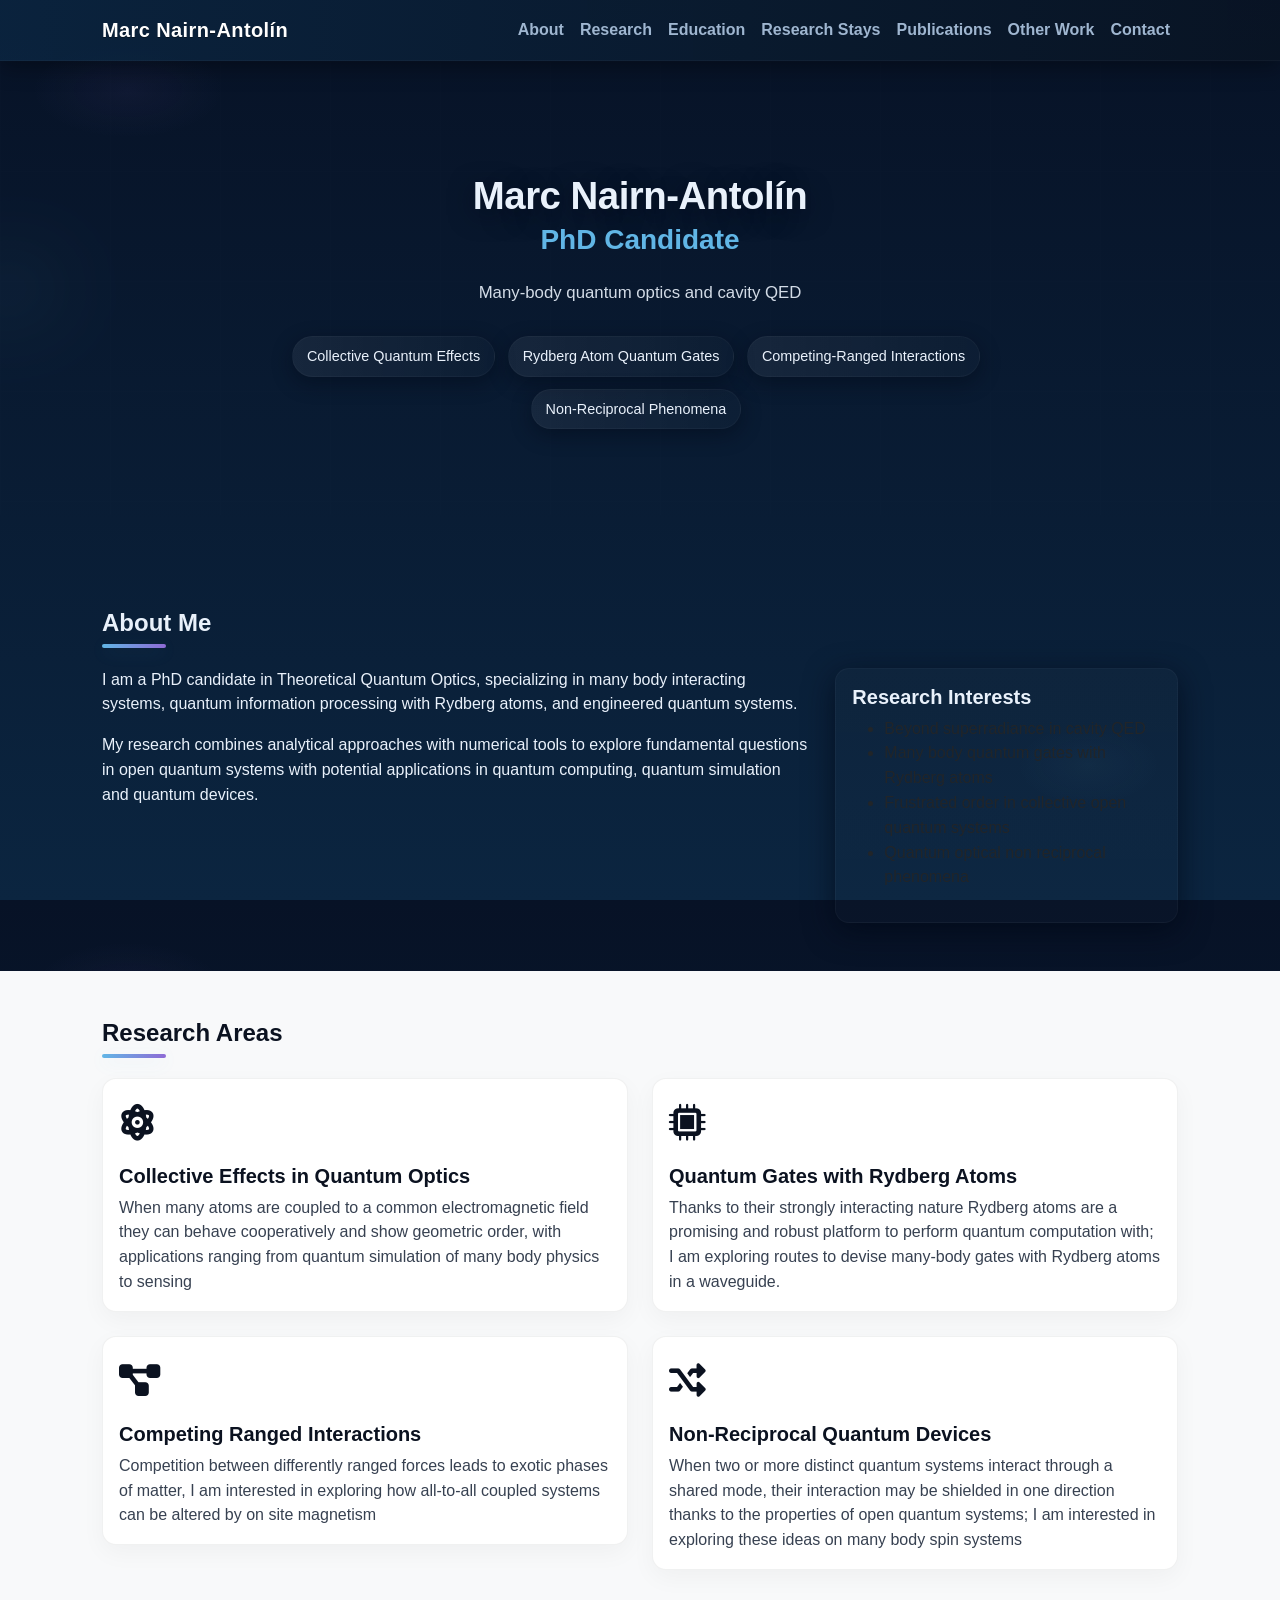
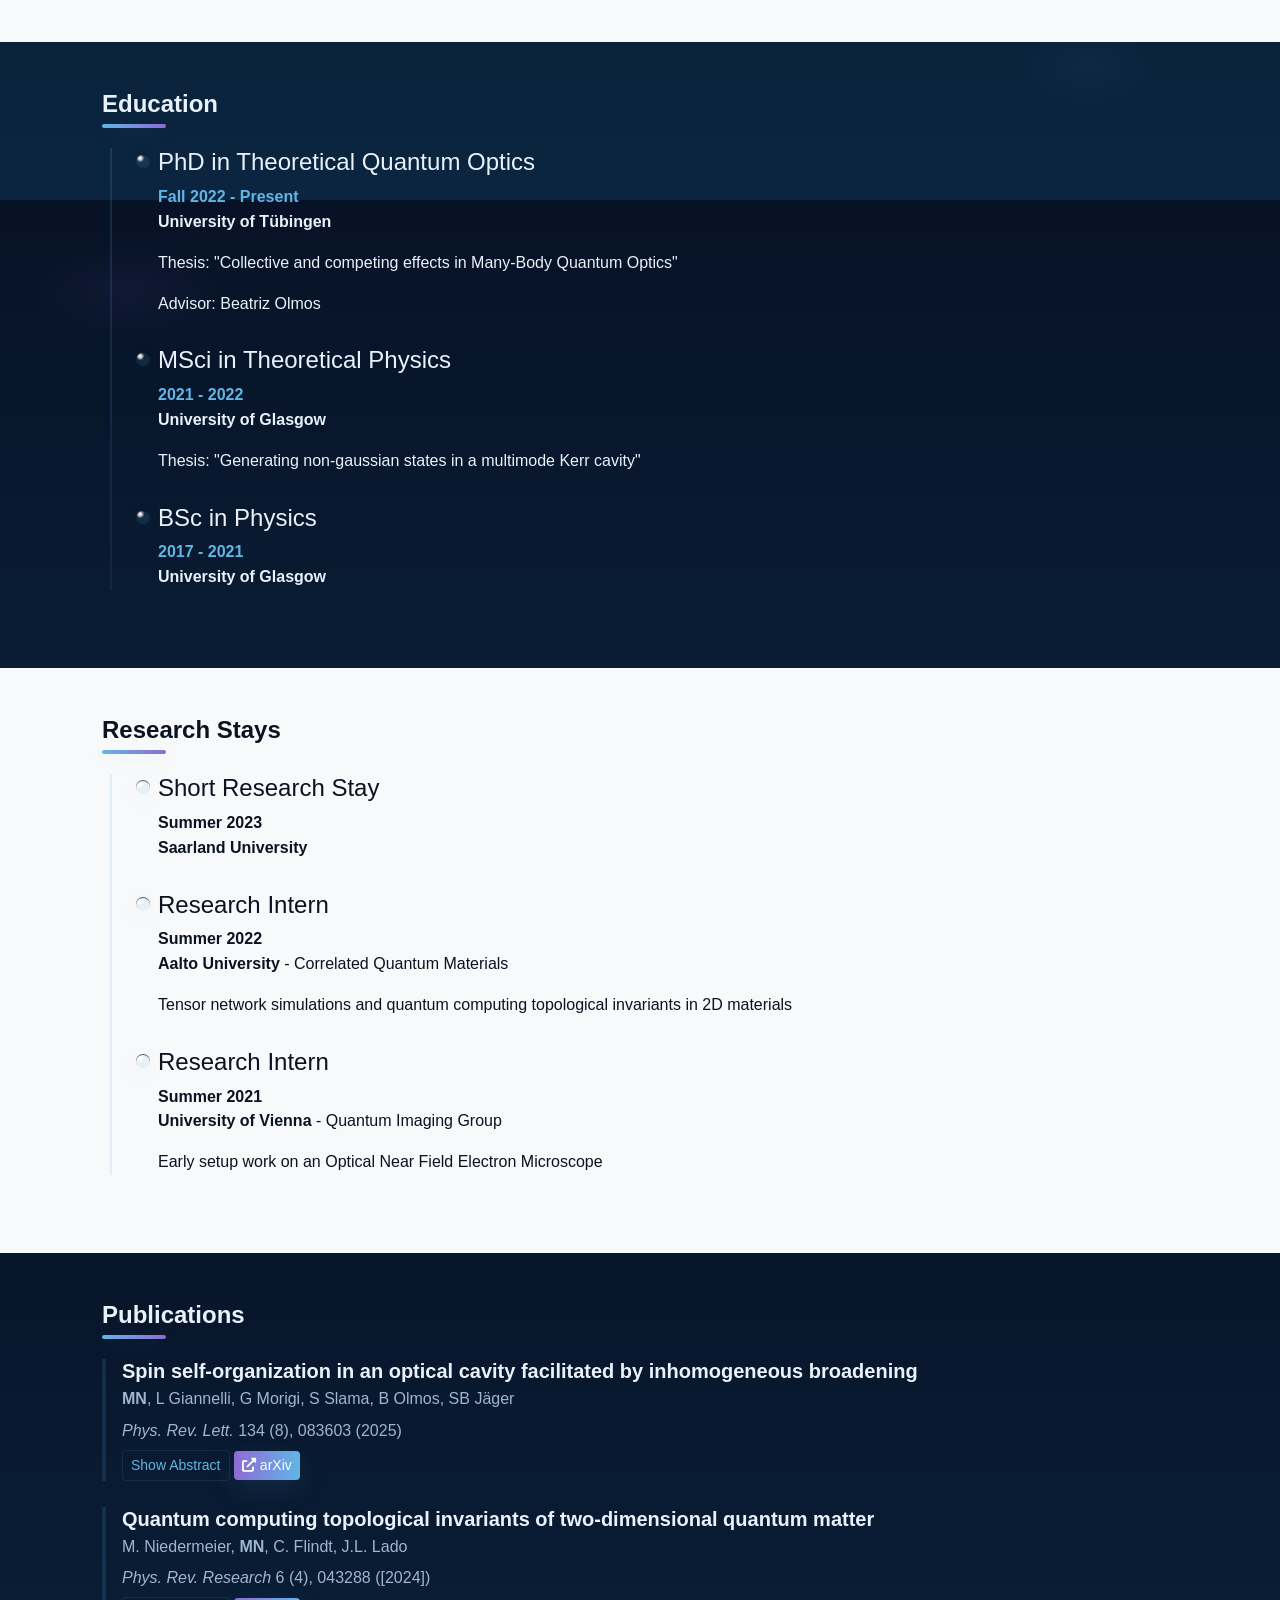
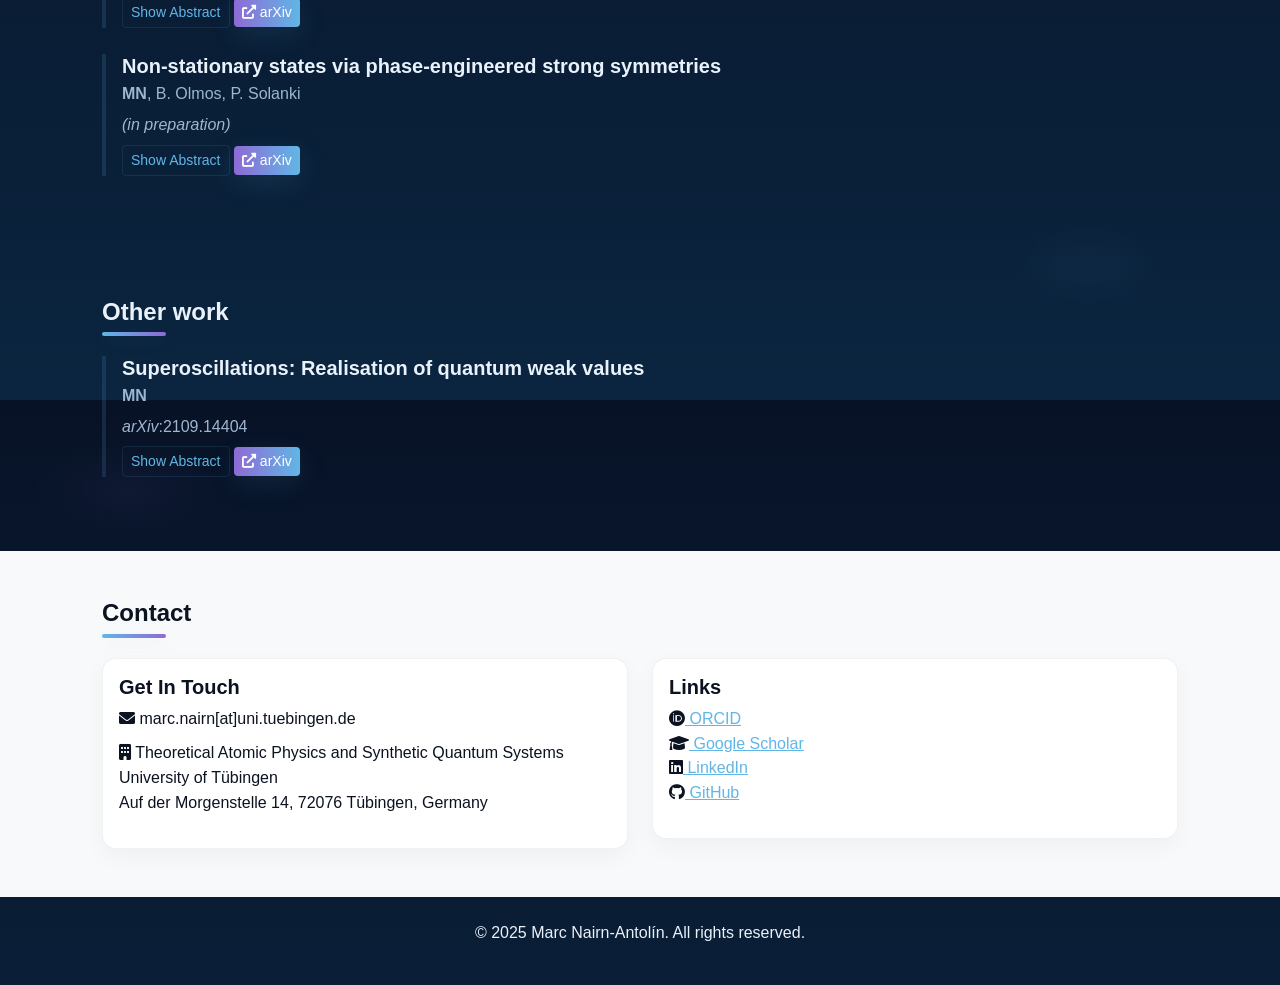
==== index.html @ 26296270 "link fixed" ====
<!DOCTYPE html>
<html lang="en">
<head>
    <meta charset="UTF-8" />
    <meta name="viewport" content="width=device-width, initial-scale=1.0"/>
    <title>Marc Nairn-Antolín | Theoretical Quantum Optics</title>

    <!-- keep original dependencies -->
    <link href="https://cdn.jsdelivr.net/npm/bootstrap@5.3.0-alpha1/dist/css/bootstrap.min.css" rel="stylesheet">
    <link rel="stylesheet" href="https://cdnjs.cloudflare.com/ajax/libs/font-awesome/6.0.0/css/all.min.css">

    <style>
        /* -------------------------
           Theme variables
           ------------------------- */
        :root{
            --bg-0: #071226;
            --bg-1: #0b2540;
            --card: rgba(255,255,255,0.03);
            --glass: rgba(255,255,255,0.04);
            --muted: #9fb6d0;
            --primary: #61b6e6;     /* azure */
            --accent: #8e6ad5;      /* violet accent */
            --gold: #f0b429;
            --white: #ffffff;
            --dark: #0b1220;        /* for light-background text */
            --radius: 14px;
            --shadow-1: 0 8px 30px rgba(2,8,23,0.7);
            --focus: 3px rgba(97,182,230,0.15);
            --mono: ui-monospace, SFMono-Regular, Menlo, Monaco, "Roboto Mono", "Segoe UI Mono", monospace;

            --text-light: #e9f1fb;
            --text-muted-light: rgba(233,241,251,0.9);
            --text-dark: #0b1220;
            --muted-dark: #374151;
        }

        /* -------------------------
           Base page styles
           ------------------------- */
        *{box-sizing:border-box}
        html,body{height:100%}
        body{
            margin:0;
            font-family: "Segoe UI", Roboto, -apple-system, "Helvetica Neue", Arial;
            color: var(--text-light);
            background:
                radial-gradient(1200px 600px at 10% 10%, rgba(142,106,213,0.06), transparent 8%),
                radial-gradient(900px 500px at 85% 85%, rgba(97,182,230,0.04), transparent 8%),
                linear-gradient(180deg, var(--bg-0) 0%, var(--bg-1) 100%);
            -webkit-font-smoothing:antialiased;
            -moz-osx-font-smoothing:grayscale;
            line-height:1.55;
        }

        .container { max-width:1100px; }

        /* -------------------------
           Navbar
           ------------------------- */
        .navbar {
            background: linear-gradient(90deg, rgba(11,37,64,0.9), rgba(9,20,36,0.95));
            border-bottom: 1px solid rgba(255,255,255,0.03);
            box-shadow: 0 6px 22px rgba(0,0,0,0.35);
            padding: 0.6rem 1rem;
        }
        .navbar-brand{
            font-weight:700;
            letter-spacing:0.4px;
            color: var(--white) !important;
            text-shadow: 0 1px 0 rgba(0,0,0,0.4);
        }
        .nav-link{
            color: var(--muted) !important;
            font-weight:600;
            transition: color .18s ease, transform .18s ease;
        }
        .nav-link:hover, .nav-link:focus{
            color: var(--primary) !important;
            transform: translateY(-2px);
            text-decoration:none;
        }
        .navbar-toggler { border: none; }

        /* -------------------------
           HERO: richer animated background (non-solid)
           ------------------------- */
        .hero-section{
            padding: 110px 0 80px 0;
            margin-bottom: 46px;
            position: relative;
            overflow: hidden;
            color: var(--text-light);
        }

        /* moving soft blobs (large radial gradients) */
        .hero-section::before{
            content: "";
            position: absolute;
            inset: -30% -10% auto -10%;
            height: 220%;
            background:
                radial-gradient(600px 300px at 10% 30%, rgba(97,182,230,0.14), transparent 12%),
                radial-gradient(400px 220px at 80% 10%, rgba(142,106,213,0.08), transparent 12%),
                radial-gradient(420px 260px at 60% 85%, rgba(255,182,115,0.03), transparent 12%);
            filter: blur(40px) saturate(1.05);
            transform: rotate(-6deg);
            pointer-events: none;
            animation: blobDrift 14s linear infinite alternate;
            mix-blend-mode: screen;
            opacity: 0.95;
        }
        @keyframes blobDrift{
            from{ transform: translateY(-12px) rotate(-6deg) scale(1); }
            to{ transform: translateY(12px) rotate(-4deg) scale(1.02); }
        }

        /* faint animated grid overlay to add subtle texture */
        .hero-section::after{
            content:"";
            position:absolute;
            inset:0;
            background-image:
                linear-gradient(90deg, rgba(255,255,255,0.02) 1px, transparent 1px),
                linear-gradient(rgba(255,255,255,0.02) 1px, transparent 1px);
            background-size: 110px 110px;
            mix-blend-mode: overlay;
            animation: gridShift 22s linear infinite;
            pointer-events:none;
            opacity: 0.25;
        }
        @keyframes gridShift{
            from{ background-position: 0 0, 0 0; }
            to{ background-position: 80px 40px, -40px -80px; }
        }

        h1{
            font-size: clamp(1.6rem, 3.6vw, 2.4rem);
            margin: .1rem 0 .25rem 0;
            font-weight:800;
            color: var(--text-light);
            letter-spacing: -0.5px;
            text-shadow: 0 6px 24px rgba(2,8,23,0.6);
        }
        h3{
            font-weight:600;
            color: var(--primary);
            margin-bottom: 1rem;
        }
        .lead{
            color: var(--text-muted-light);
            max-width: 900px;
            margin: 0 auto;
            font-size: 1.05rem;
        }

        .hero-badge{
            display:inline-block;
            margin: 6px 8px 6px 0;
            padding: 8px 14px;
            font-size: .9rem;
            border-radius: 999px;
            color: var(--text-light);
            background: linear-gradient(90deg, rgba(255,255,255,0.06), rgba(255,255,255,0.02));
            border: 1px solid rgba(255,255,255,0.03);
            box-shadow: 0 6px 20px rgba(2,8,23,0.45);
            transition: transform 220ms cubic-bezier(.2,.9,.2,1), box-shadow 220ms;
            cursor:default;
        }
        .hero-badge:hover{ transform: translateY(-6px) scale(1.02); box-shadow: 0 18px 40px rgba(2,8,23,0.6); }

        /* -------------------------
           Section titles
           ------------------------- */
        .section-title{
            font-size:1.5rem;
            font-weight:700;
            color: var(--text-light);
            margin-bottom: 1.25rem;
            position: relative;
            padding-bottom: 0.6rem;
        }
        .section-title::after{
            content: "";
            position: absolute;
            left:0;
            bottom: 0;
            width: 64px;
            height: 4px;
            background: linear-gradient(90deg, var(--primary), var(--accent));
            border-radius: 4px;
            box-shadow: 0 4px 18px rgba(97,182,230,0.12);
        }

        /* -------------------------
           Cards
           ------------------------- */
        .card{
            background: linear-gradient(180deg, rgba(255,255,255,0.02), rgba(255,255,255,0.01));
            border: 1px solid rgba(255,255,255,0.03);
            border-radius: var(--radius);
            box-shadow: var(--shadow-1);
            transition: transform .28s cubic-bezier(.2,.9,.2,1), box-shadow .28s;
        }
        .card:hover{
            transform: translateY(-8px);
            box-shadow: 0 30px 60px rgba(2,8,23,0.72);
        }
        .card .card-body h5{ color: var(--text-light); font-weight:700; }
        .card .card-body p{ color: var(--text-muted-light) }

        /* research icons */
        .research-icon { font-size: 2.3rem; color: var(--primary); display:inline-block; margin-bottom:12px; transition: transform .24s ease, color .24s ease; }
        .research-card:hover .research-icon { transform: rotate(-8deg) scale(1.06); color: var(--accent); }

        /* -------------------------
           Publications & timeline
           ------------------------- */
        .publication-item{
            border-left: 4px solid rgba(97,182,230,0.14);
            padding-left: 16px;
            margin-bottom: 26px;
            transition: border-color .2s;
        }
        .publication-item:hover{ border-left-color: var(--primary); }
        .publication-item h5{ color: var(--text-light); margin-bottom:.25rem; font-weight:800; }
        .publication-item p{ color: var(--muted); margin-bottom: .4rem; }

        .abstract{
            background: linear-gradient(180deg, rgba(255,255,255,0.02), rgba(255,255,255,0.01));
            border: 1px solid rgba(255,255,255,0.03);
            padding: 16px;
            border-radius: 10px;
            color: rgba(225,235,245,0.95);
            font-size: .95rem;
            line-height:1.45;
            box-shadow: 0 8px 30px rgba(2,8,23,0.55);
        }

        .btn-outline-primary{
            color: var(--primary);
            border-color: rgba(97,182,230,0.12);
            background: transparent;
            transition: all .18s;
        }
        .btn-outline-primary:hover{
            color: #042028;
            background: linear-gradient(90deg, var(--primary), #7cdcf0);
            transform: translateY(-3px);
            border-color: var(--primary);
        }
        .btn-primary{
            background: linear-gradient(90deg, var(--accent), var(--primary));
            border: none;
            box-shadow: 0 8px 28px rgba(97,182,230,0.12);
        }

        /* timeline vertical line */
        .timeline{ position: relative; padding-left: 36px; }
        .timeline::before{
            content: "";
            position: absolute;
            left: 8px;
            top: 0;
            bottom: 0;
            width: 2px;
            background: linear-gradient(180deg, rgba(97,182,230,0.16), rgba(142,106,213,0.12));
        }
        .timeline-item{ margin-bottom: 30px; position: relative; padding-left: 20px; }
        .timeline-item::before{
            content: "";
            position: absolute;
            left: -2px;
            top: 6px;
            width: 14px; height:14px;
            border-radius:50%;
            background: radial-gradient(circle at 30% 30%, var(--white), rgba(255,255,255,0.85) 10%, rgba(97,182,230,0.12) 30%);
            box-shadow: 0 6px 20px rgba(97,182,230,0.08), 0 1px 0 rgba(0,0,0,0.6) inset;
        }
        .timeline-date{ font-weight:700; color: var(--primary); }

        /* contact lists, links etc */
        .contact-info li{ color: var(--muted); margin-bottom:.6rem; }
        .list-unstyled a{ color: var(--muted); transition: color .16s; }
        .list-unstyled a:hover{ color: var(--primary); text-decoration:none; }

        /* accessible focus */
        a:focus, button:focus, .nav-link:focus {
            outline: none;
            box-shadow: 0 0 0 var(--focus);
            border-radius: 6px;
        }

        /* -------------------------
           Fix: sections that use bootstrap's bg-light (light backgrounds)
           Ensure text there is dark (avoid white-on-white)
           ------------------------- */
        /* These rules force dark text and darker metadata/buttons inside any area with .bg-light */
        .bg-light,
        section.bg-light,
        .bg-light * {
            color: var(--text-dark) !important;
        }

        /* Cards inside light sections become light-styled (white background, dark text) */
        .bg-light .card {
            background: #ffffff !important;
            border-color: rgba(11,20,30,0.06) !important;
            box-shadow: 0 8px 24px rgba(2,8,23,0.04) !important;
        }
        .bg-light .card .card-body h5 { color: var(--text-dark) !important; }
        .bg-light .card .card-body p { color: var(--muted-dark) !important; }

        /* Abstracts on light backgrounds */
        .bg-light .abstract {
            background: #ffffff !important;
            border-color: rgba(11,20,30,0.06) !important;
            color: var(--text-dark) !important;
            box-shadow: 0 8px 30px rgba(2,8,23,0.04) !important;
        }

        /* Section title color for light areas */
        .bg-light .section-title {
            color: var(--text-dark) !important;
        }

        /* Publication headings and metadata in light contexts */
        .bg-light .publication-item h5 { color: var(--text-dark) !important; }
        .bg-light .publication-item p { color: var(--muted-dark) !important; }

        /* Buttons contrast inside light contexts */
        .bg-light .btn-outline-primary { color: var(--text-dark) !important; border-color: rgba(11,20,30,0.06) !important; }
        .bg-light .btn-primary { color: #fff !important; }

        /* Links in light contexts */
        .bg-light a { color: var(--primary) !important; }

        /* small screens adjustments */
        @media (max-width: 767px){
            .hero-section{ padding: 70px 0 46px 0; margin-bottom: 28px; }
            .hero-badge{ margin-bottom:8px; }
            .card{ border-radius: 12px; }
        }
    </style>
</head>
<body>
    <!-- Navigation -->
    <nav class="navbar navbar-expand-lg navbar-dark sticky-top">
        <div class="container">
            <a class="navbar-brand" href="#">Marc Nairn-Antolín</a>
            <button class="navbar-toggler" type="button" data-bs-toggle="collapse" data-bs-target="#navbarNav" aria-controls="navbarNav" aria-expanded="false" aria-label="Toggle navigation">
                <span class="navbar-toggler-icon"></span>
            </button>
            <div class="collapse navbar-collapse" id="navbarNav">
                <ul class="navbar-nav ms-auto">
                    <li class="nav-item">
                        <a class="nav-link" href="#about">About</a>
                    </li>
                    <li class="nav-item">
                        <a class="nav-link" href="#research">Research</a>
                    </li>
                    <li class="nav-item">
                        <a class="nav-link" href="#education">Education</a>
                    </li>
                    <li class="nav-item">
                        <a class="nav-link" href="#positions">Research Stays</a>
                    </li>
                    <li class="nav-item">
                        <a class="nav-link" href="#publications">Publications</a>
                    </li>
                    <li class="nav-item">
                        <a class="nav-link" href="#other-work">Other Work</a>
                    </li>
                    <li class="nav-item">
                        <a class="nav-link" href="#contact">Contact</a>
                    </li>
                </ul>
            </div>
        </div>
    </nav>

    <!-- Hero Section -->
    <section class="hero-section">
        <div class="container">
            <div class="row justify-content-center">
                <div class="col-lg-10 text-center">
                    <h1>Marc Nairn-Antolín</h1>
                    <h3 class="mb-4">PhD Candidate </h3>
                    <p class="lead mb-4">Many-body quantum optics and cavity QED</p>
                    <div class="mt-4">
                        <span class="hero-badge">Collective Quantum Effects</span>
                        <span class="hero-badge">Rydberg Atom Quantum Gates</span>
                        <span class="hero-badge">Competing-Ranged Interactions</span>
                        <span class="hero-badge">Non-Reciprocal Phenomena</span>
                    </div>
                </div>
            </div>
        </div>
    </section>

    <!-- About Section -->
    <section id="about" class="py-5">
        <div class="container">
            <h2 class="section-title">About Me</h2>
            <div class="row">
                <div class="col-md-8">
                    <p>I am a PhD candidate in Theoretical Quantum Optics, specializing in many body interacting systems, quantum information processing with Rydberg atoms, and engineered quantum systems.</p>
                    <p>My research combines analytical approaches with numerical tools to explore fundamental questions in open quantum systems with potential applications in quantum computing, quantum simulation and quantum devices.</p>
                </div>
                <div class="col-md-4">
                    <div class="card">
                        <div class="card-body">
                            <h5 class="card-title">Research Interests</h5>
                            <ul>
                                <li>Beyond superradiance in cavity QED</li>
                                <li>Many body quantum gates with Rydberg atoms</li>
                                <li>Frustrated order in collective open quantum systems</li>
                                <li>Quantum optical non reciprocal phenomena</li>
                            </ul>
                        </div>
                    </div>
                </div>
            </div>
        </div>
    </section>

    <!-- Research Section -->
    <section id="research" class="py-5 bg-light" style="background: transparent;">
        <div class="container">
            <h2 class="section-title">Research Areas</h2>
            <div class="row">
                <div class="col-md-6 mb-4">
                    <div class="card research-card">
                        <div class="card-body">
                            <div class="research-icon">
                                <i class="fas fa-atom"></i>
                            </div>
                            <h5 class="card-title">Collective Effects in Quantum Optics</h5>
                            <p class="card-text">When many atoms are coupled to a common electromagnetic field they can behave cooperatively and show geometric order, with applications ranging from quantum simulation of many body physics to sensing</p>
                        </div>
                    </div>
                </div>
                <div class="col-md-6 mb-4">
                    <div class="card research-card">
                        <div class="card-body">
                            <div class="research-icon">
                                <i class="fas fa-microchip"></i>
                            </div>
                            <h5 class="card-title">Quantum Gates with Rydberg Atoms</h5>
                            <p class="card-text">Thanks to their strongly interacting nature Rydberg atoms are a promising and robust platform to perform quantum computation with; I am exploring routes to devise many-body gates with Rydberg atoms in a waveguide.</p>
                        </div>
                    </div>
                </div>
                <div class="col-md-6 mb-4">
                    <div class="card research-card">
                        <div class="card-body">
                            <div class="research-icon">
                                <i class="fas fa-project-diagram"></i>
                            </div>
                            <h5 class="card-title">Competing Ranged Interactions</h5>
                            <p class="card-text">Competition between differently ranged forces leads to exotic phases of matter, I am interested in exploring how all-to-all coupled systems can be altered by on site magnetism</p>
                        </div>
                    </div>
                </div>
                <div class="col-md-6 mb-4">
                    <div class="card research-card">
                        <div class="card-body">
                            <div class="research-icon">
                                <i class="fas fa-random"></i>
                            </div>
                            <h5 class="card-title">Non-Reciprocal Quantum Devices</h5>
                            <p class="card-text">When two or more distinct quantum systems interact through a shared mode, their interaction may be shielded in one direction thanks to the properties of open quantum systems; I am interested in exploring these ideas on many body spin systems</p>
                        </div>
                    </div>
                </div>
            </div>
        </div>
    </section>

    <!-- Education Section -->
    <section id="education" class="py-5">
        <div class="container">
            <h2 class="section-title">Education</h2>
            <div class="timeline">
                <div class="timeline-item">
                    <h4>PhD in Theoretical Quantum Optics</h4>
                    <div class="timeline-date">Fall 2022 - Present</div>
                    <p><strong>University of Tübingen</strong></p>
                    <p>Thesis: "Collective and competing effects in Many-Body Quantum Optics"</p>
                    <p>Advisor: Beatriz Olmos</p>
                </div>
                <div class="timeline-item">
                    <h4>MSci in Theoretical Physics</h4>
                    <div class="timeline-date">2021 - 2022</div>
                    <p><strong>University of Glasgow</strong></p>
                    <p>Thesis: "Generating non-gaussian states in a multimode Kerr cavity"</p>
                </div>
                <div class="timeline-item">
                    <h4>BSc in Physics</h4>
                    <div class="timeline-date">2017 - 2021</div>
                    <p><strong>University of Glasgow</strong></p>
                </div>
            </div>
        </div>
    </section>

    <!-- Research Stays Section -->
    <section id="positions" class="py-5 bg-light" style="background: transparent;">
        <div class="container">
            <h2 class="section-title">Research Stays</h2>
            <div class="timeline">
                    <div class="timeline-item">
                    <h4>Short Research Stay</h4>
                    <div class="timeline-date">Summer 2023</div>
                    <p><strong>Saarland University</strong></p>
                </div>
                <div class="timeline-item">
                    <h4>Research Intern</h4>
                    <div class="timeline-date">Summer 2022</div>
                    <p><strong>Aalto University</strong> - Correlated Quantum Materials</p>
                    <p>Tensor network simulations and quantum computing topological invariants in 2D materials</p>
                </div>
                <div class="timeline-item">
                    <h4>Research Intern</h4>
                    <div class="timeline-date">Summer 2021</div>
                    <p><strong>University of Vienna</strong> - Quantum Imaging Group</p>
                    <p>Early setup work on an Optical Near Field Electron Microscope</p>
                </div>
            </div>
        </div>
    </section>

    <!-- Publications Section -->
    <section id="publications" class="py-5">
        <div class="container">
            <h2 class="section-title">Publications</h2>

            <!-- Publication 1 -->
            <div class="publication-item">
                <h5>Spin self-organization in an optical cavity facilitated by inhomogeneous broadening</h5>
                <p><strong>MN</strong>, L Giannelli, G Morigi, S Slama, B Olmos, SB Jäger</p>
                <p><em>Phys. Rev. Lett.</em> 134 (8), 083603 (2025)</p>
                <button class="btn btn-sm btn-outline-primary" type="button" data-bs-toggle="collapse" data-bs-target="#abstract1" aria-expanded="false" aria-controls="abstract1">
                    Show Abstract
                </button>
                <a href="https://arxiv.org/pdf/2407.19706" class="btn btn-sm btn-primary" target="_blank" rel="noopener">
                    <i class="fas fa-external-link-alt"></i> arXiv
                </a>
                <div class="collapse mt-2" id="abstract1">
                    <div class="abstract">
                        We study the onset of collective spin self-organization in a thermal ensemble of driven two-level atoms confined in an optical cavity. The atoms spontaneously form a spin pattern above a critical driving strength that sets a threshold and is determined by the cavity parameters, the initial temperature, and the transition frequency of the atomic spin. Remarkably, we find that inhomogeneous Doppler broadening facilitates the onset of spin self-organization. In particular, the threshold is nonmonotonic when increasing the spin transition frequency and reaches a minimum when the Doppler broadening is of similar magnitude. This feature emerges due to Doppler-induced resonances. Above the threshold, we find cooperative dynamics of spin, spatial, and momentum degrees of freedom leading to density modulations, fast reduction of kinetic energy, and the emergence of nonthermal states. More broadly, our work demonstrates how broadening can facilitate strong light-matter interactions in many-body systems.
                    </div>
                </div>
            </div>

            <!-- Publication 2 -->
            <div class="publication-item">
                <h5>Quantum computing topological invariants of two-dimensional quantum matter</h5>
                <p>M. Niedermeier, <strong>MN</strong>, C. Flindt, J.L. Lado</p>
                <p><em>Phys. Rev. Research</em> 6 (4), 043288 ([2024])</p>
                <button class="btn btn-sm btn-outline-primary" type="button" data-bs-toggle="collapse" data-bs-target="#abstract2" aria-expanded="false" aria-controls="abstract2">
                    Show Abstract
                </button>
                <a href="https://arxiv.org/pdf/2404.06048" class="btn btn-sm btn-primary" target="_blank" rel="noopener">
                    <i class="fas fa-external-link-alt"></i> arXiv
                </a>
                <div class="collapse mt-2" id="abstract2">
                    <div class="abstract">
                        Quantum algorithms provide a potential strategy for solving computational problems that are intractable by classical means. Computing the topological invariants of topological matter is one central problem in research on quantum materials, and a variety of numerical approaches for this purpose have been developed. However, the complexity of quantum many-body Hamiltonians makes calculations of topological invariants challenging for interacting systems. Here, we present two quantum circuits for calculating Chern numbers of two-dimensional quantum matter on quantum computers. Both circuits combine a gate-based adiabatic time evolution over thediscretized Brillouin zone with particular phase estimation techniques. The first algorithm uses many qubits, and we analyze it using a tensor-network simulator of quantum circuits. The second circuit uses fewer qubits, and we implement it experimentally on a quantum computer based on superconducting qubits. Our results establish a method for computing topological invariants with quantum circuits, taking a step towards characterizing interacting topological quantum matter using quantum computers.
                    </div>
                </div>
            </div>

            <!-- Publication 3 -->
            <div class="publication-item">
                <h5>Non-stationary states via phase-engineered strong symmetries</h5>
                <p><strong>MN</strong>, B. Olmos, P. Solanki</p>
                <p><em>(in preparation)</em></p>
                <button class="btn btn-sm btn-outline-primary" type="button" data-bs-toggle="collapse" data-bs-target="#abstract3" aria-expanded="false" aria-controls="abstract3">
                    Show Abstract
                </button>
                <a href="[arXiv link]" class="btn btn-sm btn-primary" target="_blank" rel="noopener">
                    <i class="fas fa-external-link-alt"></i> arXiv
                </a>
                <div class="collapse mt-2" id="abstract3">
                    <div class="abstract">
Open quantum systems with symmetry-protected dynamics offer a powerful platform for controlling
decoherence and enhance collective behavior. Central to this is the manipulation of relative phases
between system components. This work demonstrates that a tunable phase parameter embedded
in the light-matter coupling of a cavity QED system provides dynamic control over open quantum
dynamics by generating a phase-dependent strong symmetry with tuneable initial state’s overlap
with bright and dark states. This mechanism drastically lowers the critical driving strength for
time-crystalline order and can even restore persistent oscillations in typically inaccessible parameter
regimes. Additionally, in a collective three-level system, phase control reveals a rich landscape of
dynamical multistability. This work shows that it is possible to steer populations between protected
dark states and actively driven bright states by means of a tunable phase-dependent strong symmetry,
offering new and intriguing possibilities for quantum state preparation and information processing.
                    </div>
                </div>
            </div>
        </div>
    </section>

    <section id="other-work" class="py-5">
        <div class="container">
            <h2 class="section-title">Other work</h2>

            <!-- Publication 1 -->
            <div class="publication-item">
                <h5>Superoscillations: Realisation of quantum weak values</h5>
                <p><strong>MN</strong></p>
                <p><em>arXiv</em>:2109.14404</p>
                <button class="btn btn-sm btn-outline-primary" type="button" data-bs-toggle="collapse" data-bs-target="#abstract4" aria-expanded="false" aria-controls="abstract4">
                    Show Abstract
                </button>
                <a href="https://arxiv.org/pdf/2109.14404" class="btn btn-sm btn-primary" target="_blank" rel="noopener">
                    <i class="fas fa-external-link-alt"></i> arXiv
                </a>
                <div class="collapse mt-2" id="abstract4">
                    <div class="abstract">
        Superoscillations are band-limited functions with the peculiar characteristic that they can oscillate with a frequency arbitrarily faster than their fastest Fourier component. First anticipated in different contexts, such as optics or radar physics, superoscillations have recently garnered renewed interest after more modern studies have successfully linked their properties to a novel quantum measurement theory, the weak value scheme. Under this framework, superoscillations have quickly developed into a fruitful area of mathematical study whose applications have evolved from the theoretical to the practical world. Their mathematical understanding, though still incomplete, recognises such oscillations will only arise in regions where the function is extremely small, establishing an inherent limitation to their applicability. This paper aims to provide a detailed look into the current state of research, both theoretical and practical, on the topic of superoscillations, as well as introducing the two-state vector formalism under which the weak value scheme may be realised.
                    </div>
                </div>
            </div>

        </div>
    </section>
    <!-- Contact Section -->
    <section id="contact" class="py-5 bg-light" style="background: transparent;">
        <div class="container">
            <h2 class="section-title">Contact</h2>
            <div class="row">
                <div class="col-md-6">
                    <div class="card">
                        <div class="card-body">
                            <h5 class="card-title">Get In Touch</h5>
                            <ul class="list-unstyled contact-info">
                                <li><i class="fas fa-envelope"></i> marc.nairn[at]uni.tuebingen.de</li>
                                <li><i class="fas fa-building"></i> Theoretical Atomic Physics and Synthetic Quantum Systems<br>
                                    University of Tübingen<br>
                                    Auf der Morgenstelle 14, 72076 Tübingen, Germany</li>

                            </ul>
                        </div>
                    </div>
                </div>
                <div class="col-md-6">
                    <div class="card">
                        <div class="card-body">
                            <h5 class="card-title">Links</h5>
                            <ul class="list-unstyled">
                                <li><a href="https://orcid.org/0000-0003-1577-5338" target="_blank" rel="noopener"><i class="fab fa-orcid"></i> ORCID</a></li>
                                <li><a href="https://scholar.google.com/citations?user=SgAjjBgAAAAJ&hl=en&oi=ao" target="_blank" rel="noopener"><i class="fas fa-graduation-cap"></i> Google Scholar</a></li>
                                <li><a href="https://www.linkedin.com/in/marcnairn/" target="_blank" rel="noopener"><i class="fab fa-linkedin"></i> LinkedIn</a></li>
                                <li><a href="https://github.com/MarcNairn" target="_blank" rel="noopener"><i class="fab fa-github"></i> GitHub</a></li>
                            </ul>
                        </div>
                    </div>
                </div>
            </div>
        </div>
    </section>

    <!-- Footer -->
    <footer class="text-center py-4">
        <div class="container">
            <p>&copy; 2025 Marc Nairn-Antolín. All rights reserved.</p>
        </div>
    </footer>

    <!-- keep original bootstrap script -->
    <script src="https://cdn.jsdelivr.net/npm/bootstrap@5.3.0-alpha1/dist/js/bootstrap.bundle.min.js"></script>

    <script>
        // Small enhancement: collapse button text toggle for clarity (UI-only)
        document.querySelectorAll('[data-bs-toggle="collapse"]').forEach(btn => {
            btn.addEventListener('click', () => {
                // no content changes — only visual toggle of the button label
                const target = btn.getAttribute('data-bs-target');
                const el = document.querySelector(target);
                if (!el) return;
                // using aria-expanded to decide
                const expanded = btn.getAttribute('aria-expanded') === 'true';
                btn.setAttribute('aria-expanded', (!expanded).toString());
            });
        });

        // Respect reduced motion preference
        const prefersReduced = window.matchMedia('(prefers-reduced-motion: reduce)').matches;
        if(prefersReduced){
            document.querySelectorAll('*').forEach(el => el.style.transitionDuration = '0s');
        }
    </script>
</body>
</html>
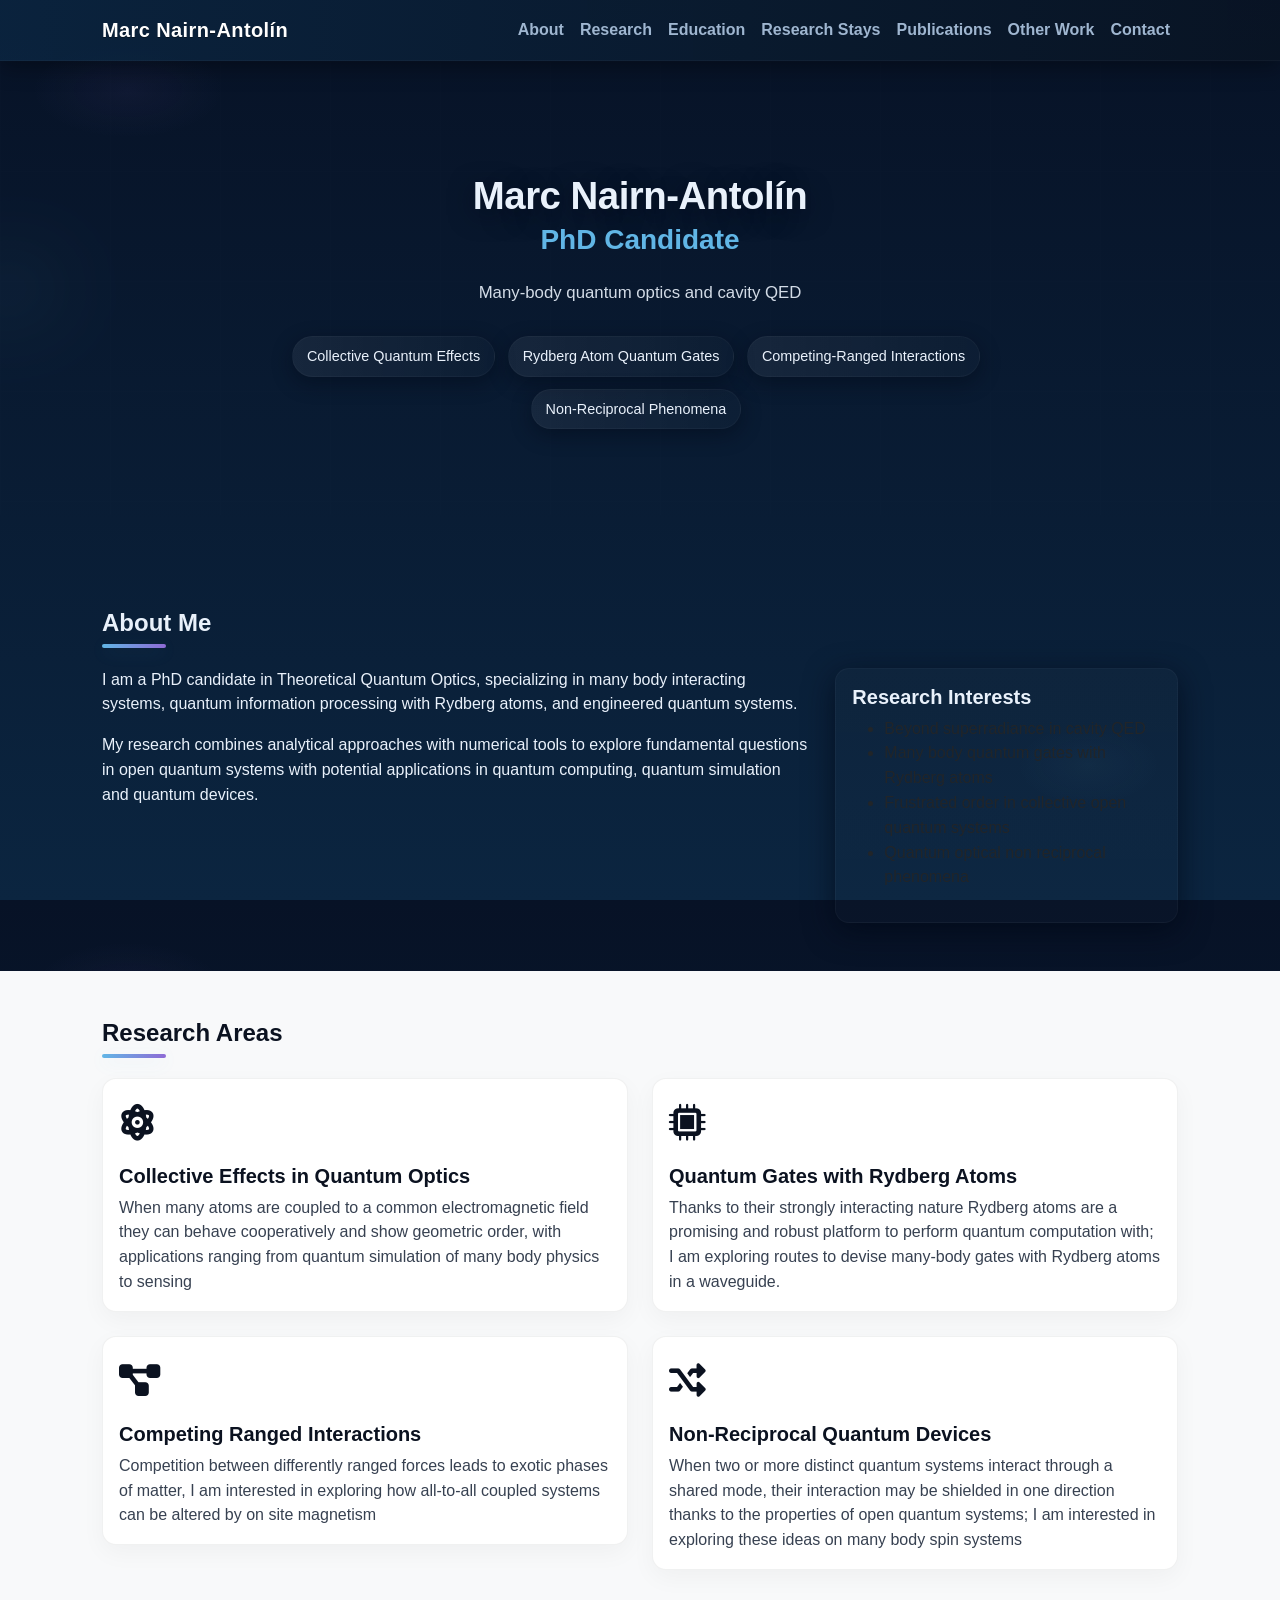
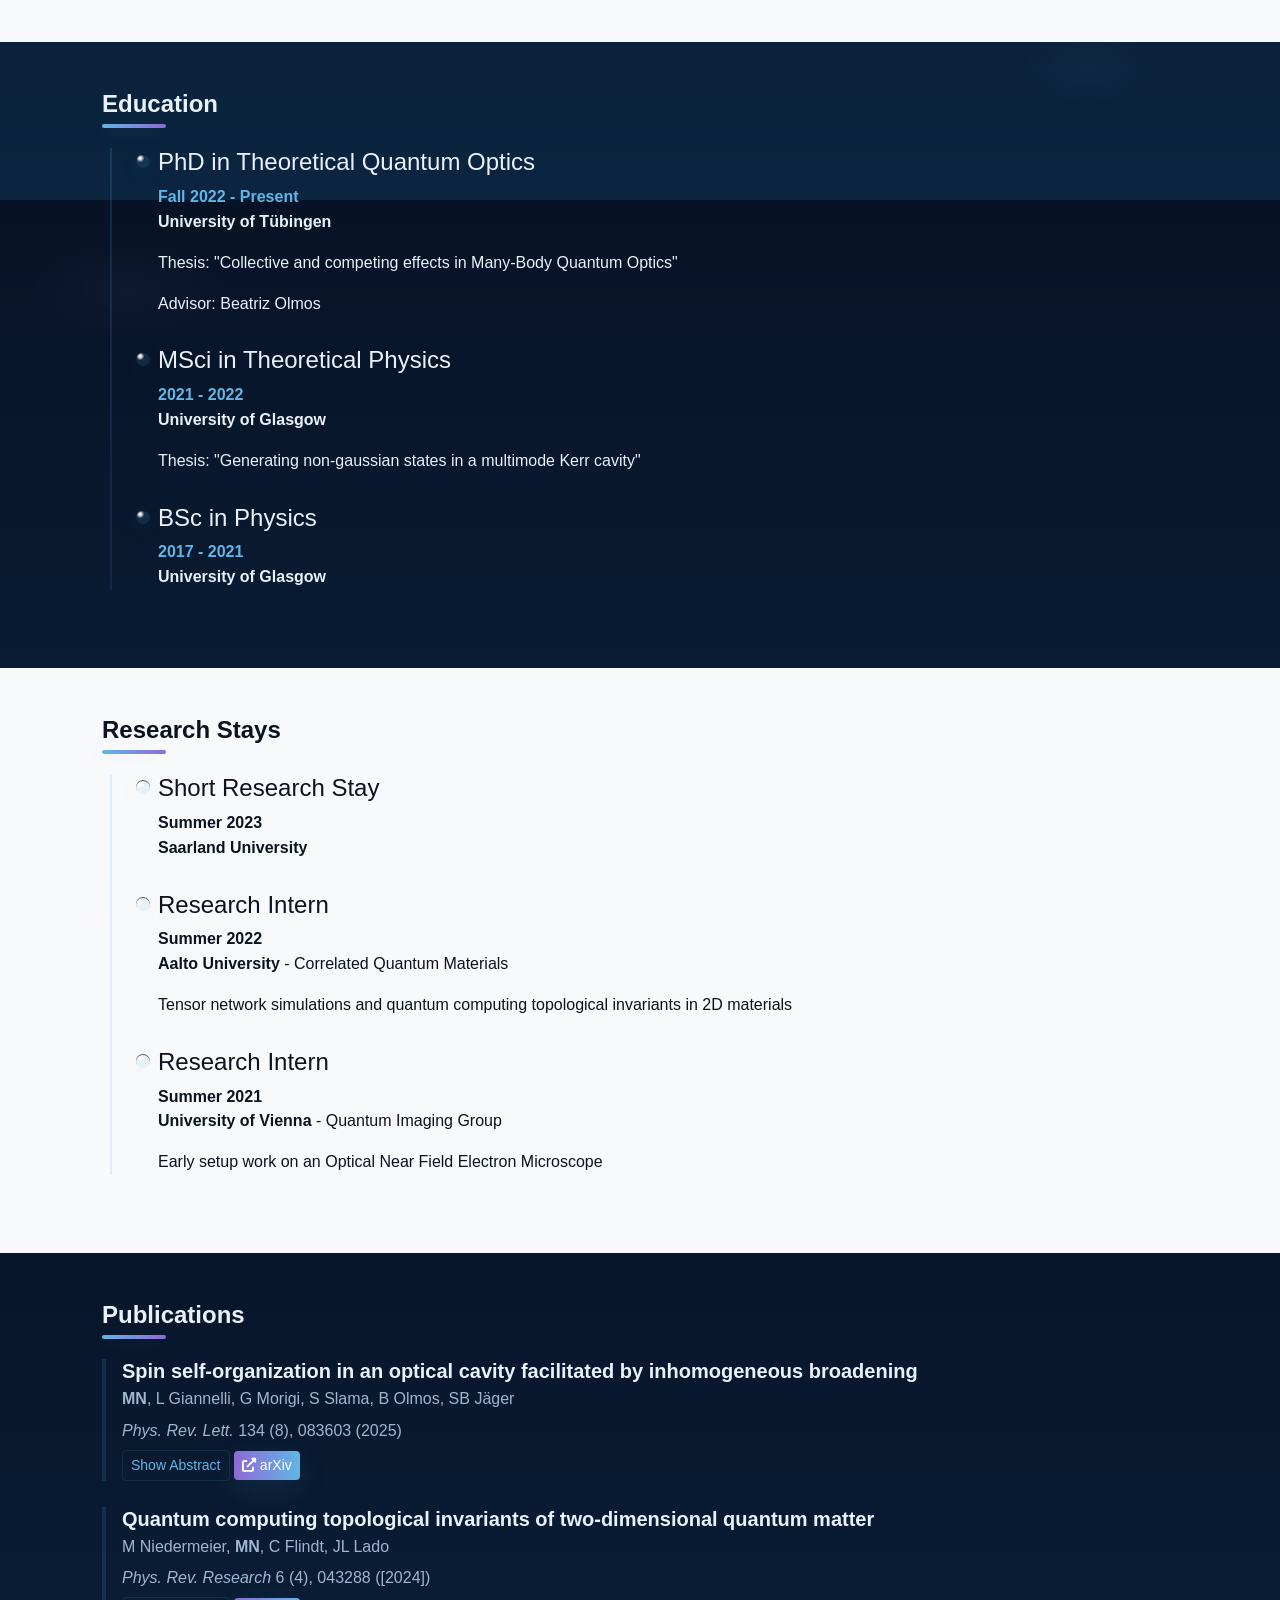
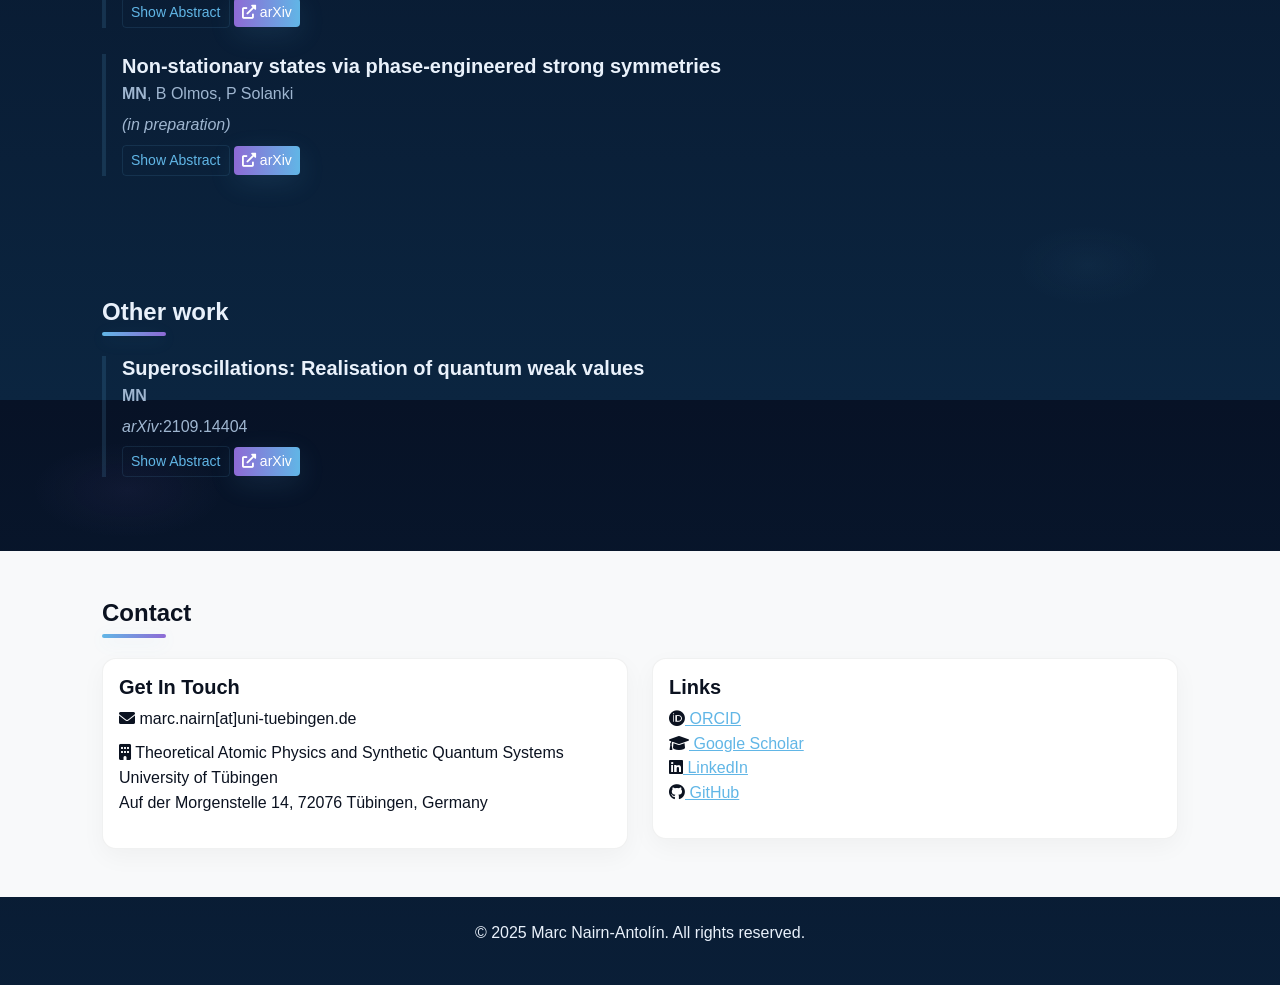
==== commit 8fe48278: "Update index.html" ====
--- a/index.html
+++ b/index.html
@@ -556,7 +556,7 @@
             <!-- Publication 2 -->
             <div class="publication-item">
                 <h5>Quantum computing topological invariants of two-dimensional quantum matter</h5>
-                <p>M. Niedermeier, <strong>MN</strong>, C. Flindt, J.L. Lado</p>
+                <p>M Niedermeier, <strong>MN</strong>, C Flindt, JL Lado</p>
                 <p><em>Phys. Rev. Research</em> 6 (4), 043288 ([2024])</p>
                 <button class="btn btn-sm btn-outline-primary" type="button" data-bs-toggle="collapse" data-bs-target="#abstract2" aria-expanded="false" aria-controls="abstract2">
                     Show Abstract
@@ -574,7 +574,7 @@
             <!-- Publication 3 -->
             <div class="publication-item">
                 <h5>Non-stationary states via phase-engineered strong symmetries</h5>
-                <p><strong>MN</strong>, B. Olmos, P. Solanki</p>
+                <p><strong>MN</strong>, B Olmos, P Solanki</p>
                 <p><em>(in preparation)</em></p>
                 <button class="btn btn-sm btn-outline-primary" type="button" data-bs-toggle="collapse" data-bs-target="#abstract3" aria-expanded="false" aria-controls="abstract3">
                     Show Abstract
@@ -635,7 +635,7 @@
                         <div class="card-body">
                             <h5 class="card-title">Get In Touch</h5>
                             <ul class="list-unstyled contact-info">
-                                <li><i class="fas fa-envelope"></i> marc.nairn[at]uni.tuebingen.de</li>
+                                <li><i class="fas fa-envelope"></i> marc.nairn[at]uni-tuebingen.de</li>
                                 <li><i class="fas fa-building"></i> Theoretical Atomic Physics and Synthetic Quantum Systems<br>
                                     University of Tübingen<br>
                                     Auf der Morgenstelle 14, 72076 Tübingen, Germany</li>
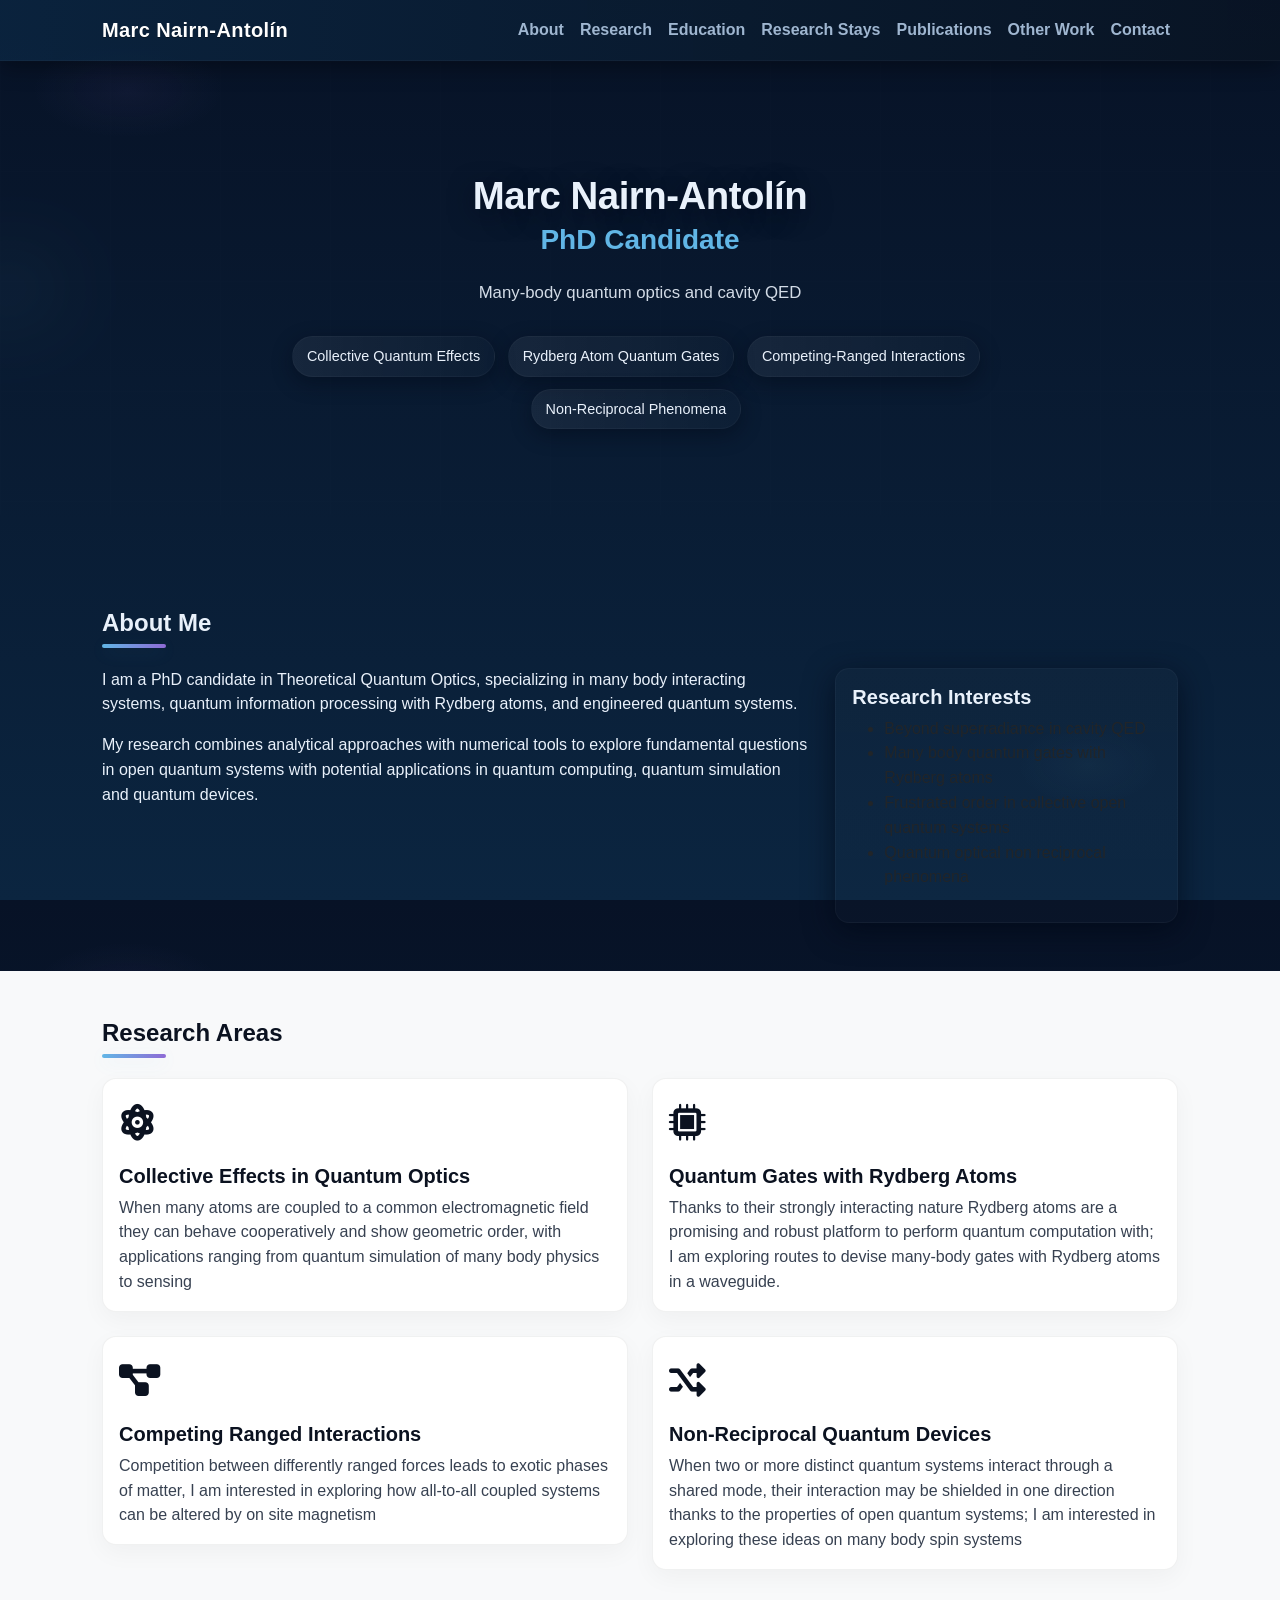
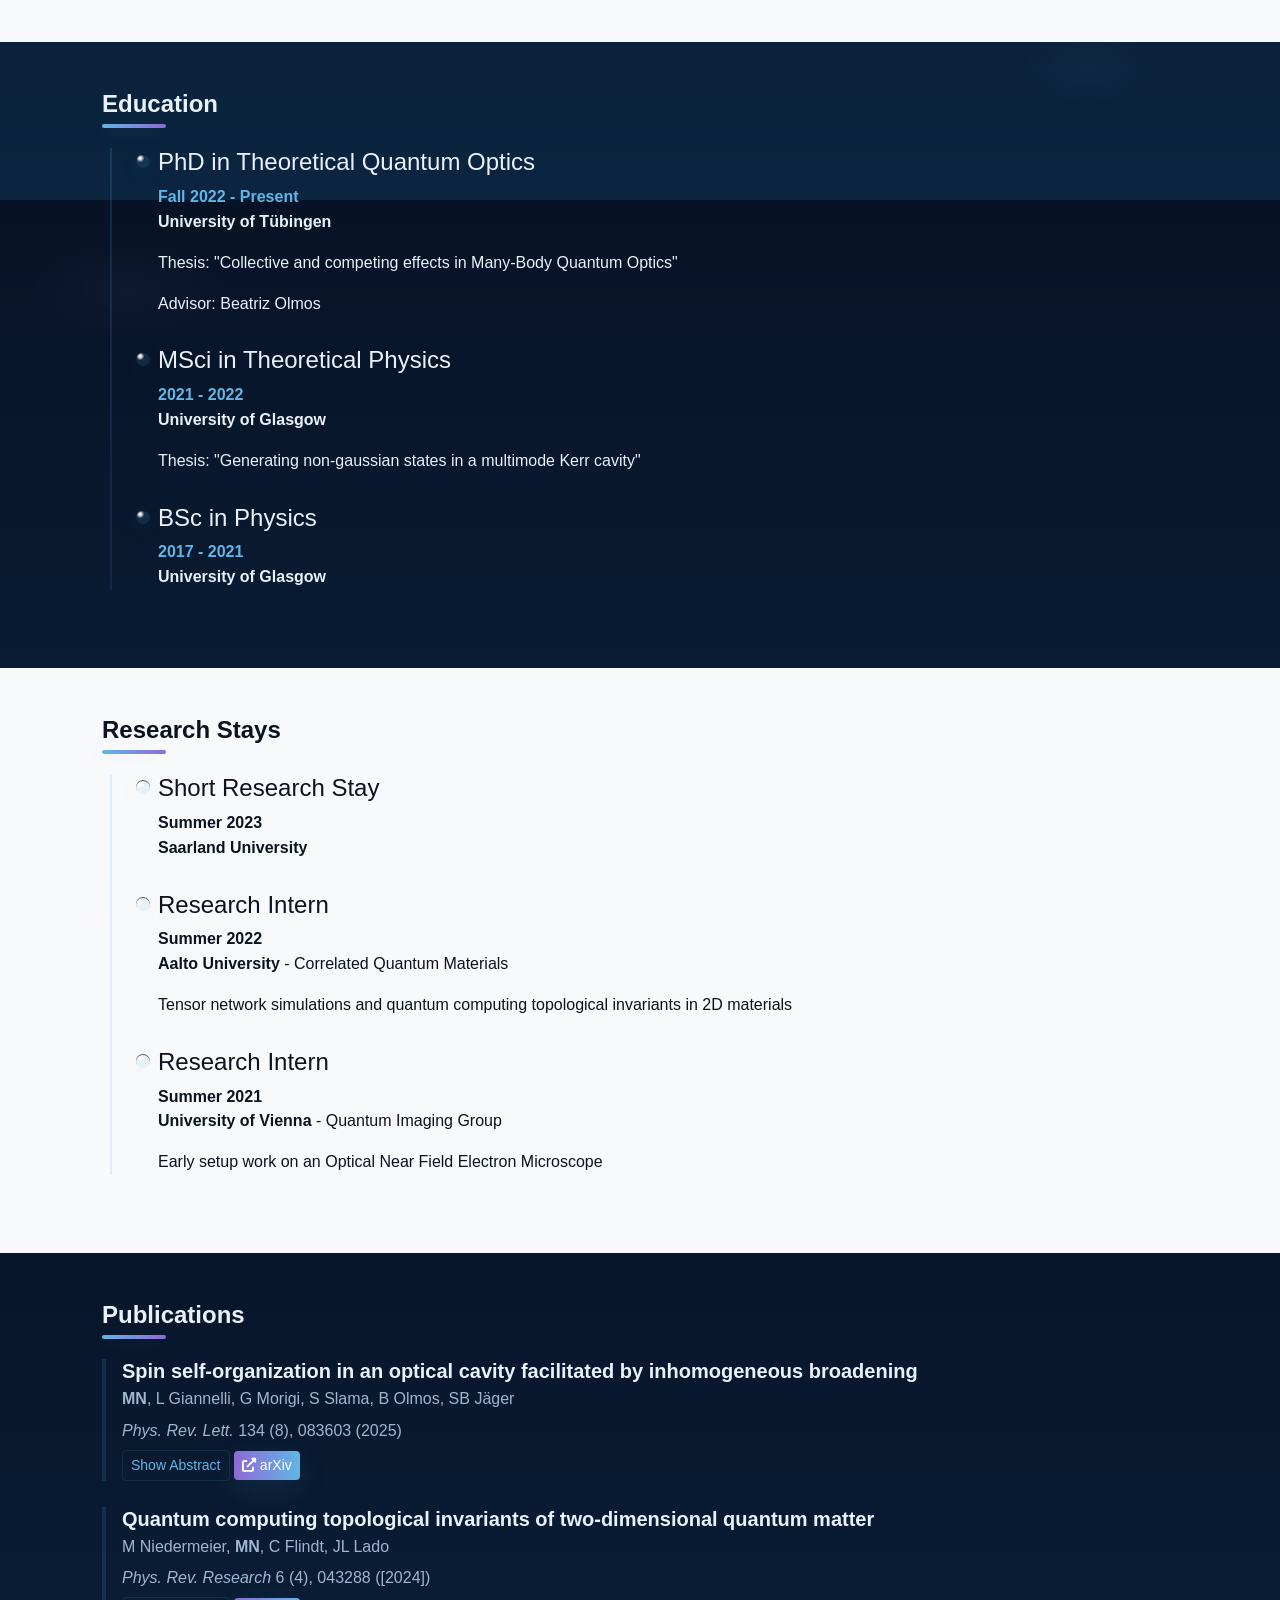
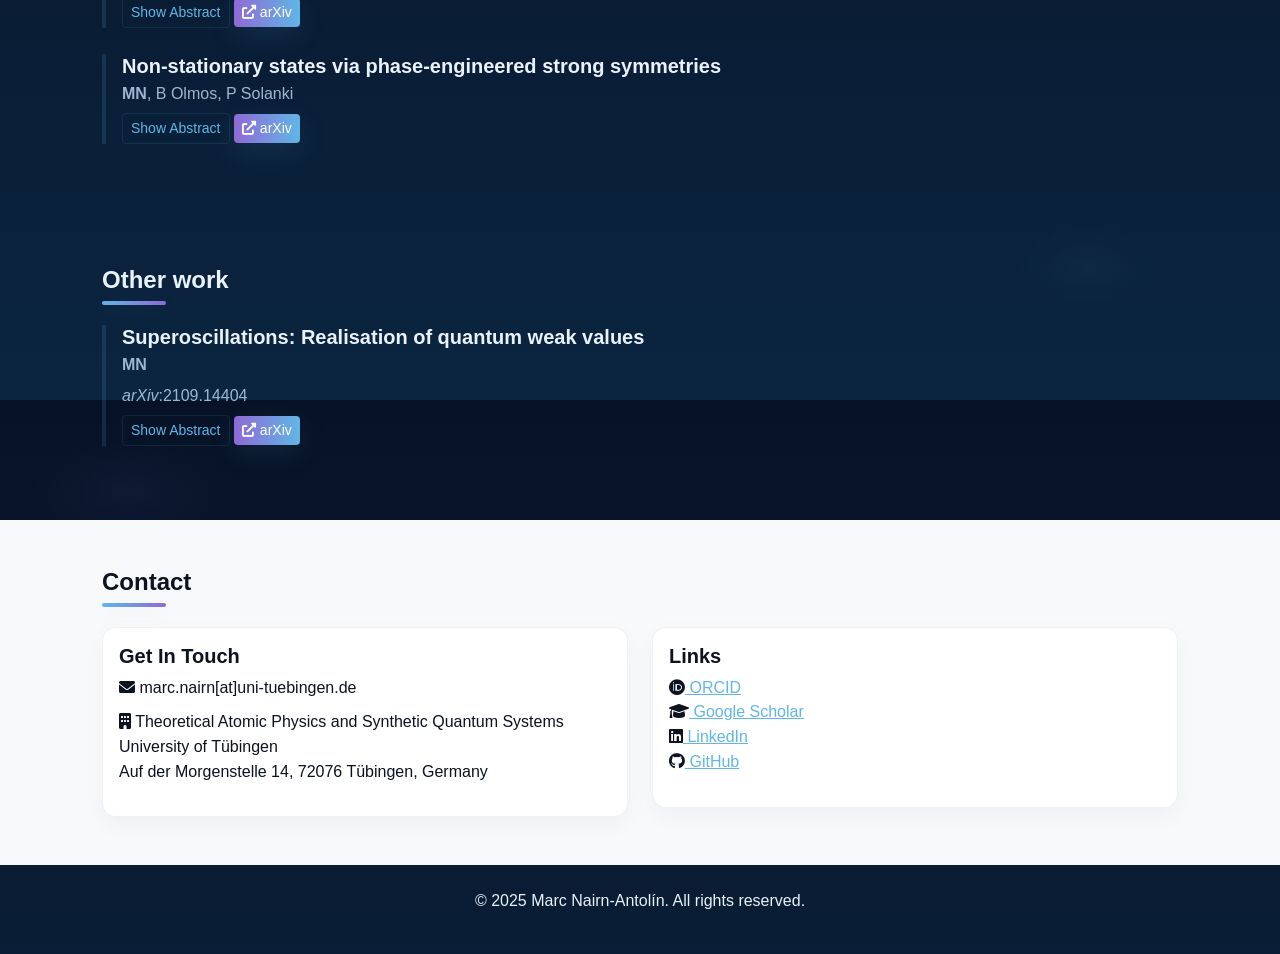
==== commit 95d0797d: "Revise publication entry" ====
--- a/index.html
+++ b/index.html
@@ -575,26 +575,15 @@
             <div class="publication-item">
                 <h5>Non-stationary states via phase-engineered strong symmetries</h5>
                 <p><strong>MN</strong>, B Olmos, P Solanki</p>
-                <p><em>(in preparation)</em></p>
                 <button class="btn btn-sm btn-outline-primary" type="button" data-bs-toggle="collapse" data-bs-target="#abstract3" aria-expanded="false" aria-controls="abstract3">
                     Show Abstract
                 </button>
-                <a href="[arXiv link]" class="btn btn-sm btn-primary" target="_blank" rel="noopener">
+                <a href="https://arxiv.org/pdf/2602.18563" class="btn btn-sm btn-primary" target="_blank" rel="noopener">
                     <i class="fas fa-external-link-alt"></i> arXiv
                 </a>
                 <div class="collapse mt-2" id="abstract3">
                     <div class="abstract">
-Open quantum systems with symmetry-protected dynamics offer a powerful platform for controlling
-decoherence and enhance collective behavior. Central to this is the manipulation of relative phases
-between system components. This work demonstrates that a tunable phase parameter embedded
-in the light-matter coupling of a cavity QED system provides dynamic control over open quantum
-dynamics by generating a phase-dependent strong symmetry with tuneable initial state’s overlap
-with bright and dark states. This mechanism drastically lowers the critical driving strength for
-time-crystalline order and can even restore persistent oscillations in typically inaccessible parameter
-regimes. Additionally, in a collective three-level system, phase control reveals a rich landscape of
-dynamical multistability. This work shows that it is possible to steer populations between protected
-dark states and actively driven bright states by means of a tunable phase-dependent strong symmetry,
-offering new and intriguing possibilities for quantum state preparation and information processing.
+Symmetry constraints provide a powerful means to control the dynamics of open quantum systems. However, the set of accessible control parameters is often limited. Here, we show that a tunable phase in the collective light-matter coupling of a cavity QED system induces a phase-dependent strong symmetry of the Liouvillian, enabling dynamical control of the open quantum system evolution. We demonstrate that tuning this phase substantially reduces the critical driving strength for dissipative phase transitions between stationary and non-stationary phases. We illustrate this mechanism in two experimentally relevant cavity QED settings: a two-species ensemble of two-level atoms and a single-species ensemble of three-level atoms. Our results establish phase control as a versatile tool for engineering dissipative phase transitions, with implications for quantum state preparation.
                     </div>
                 </div>
             </div>
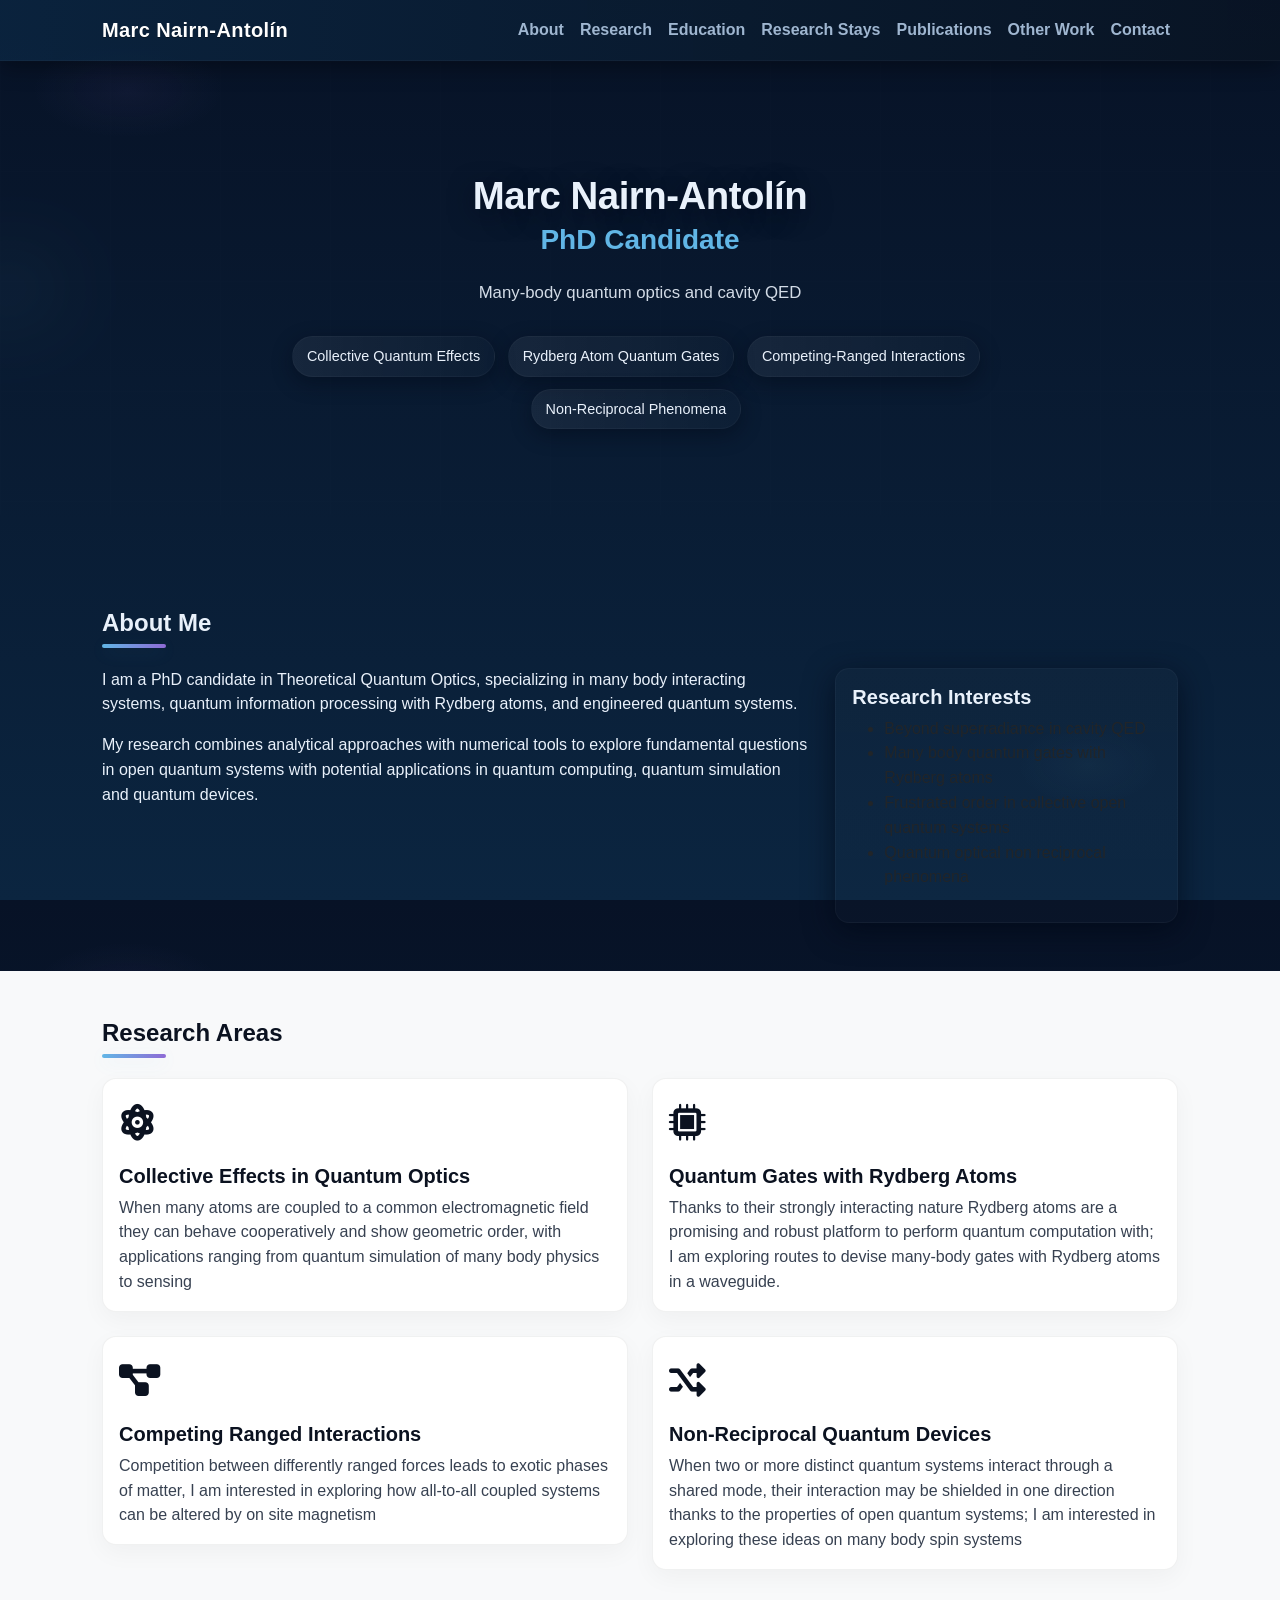
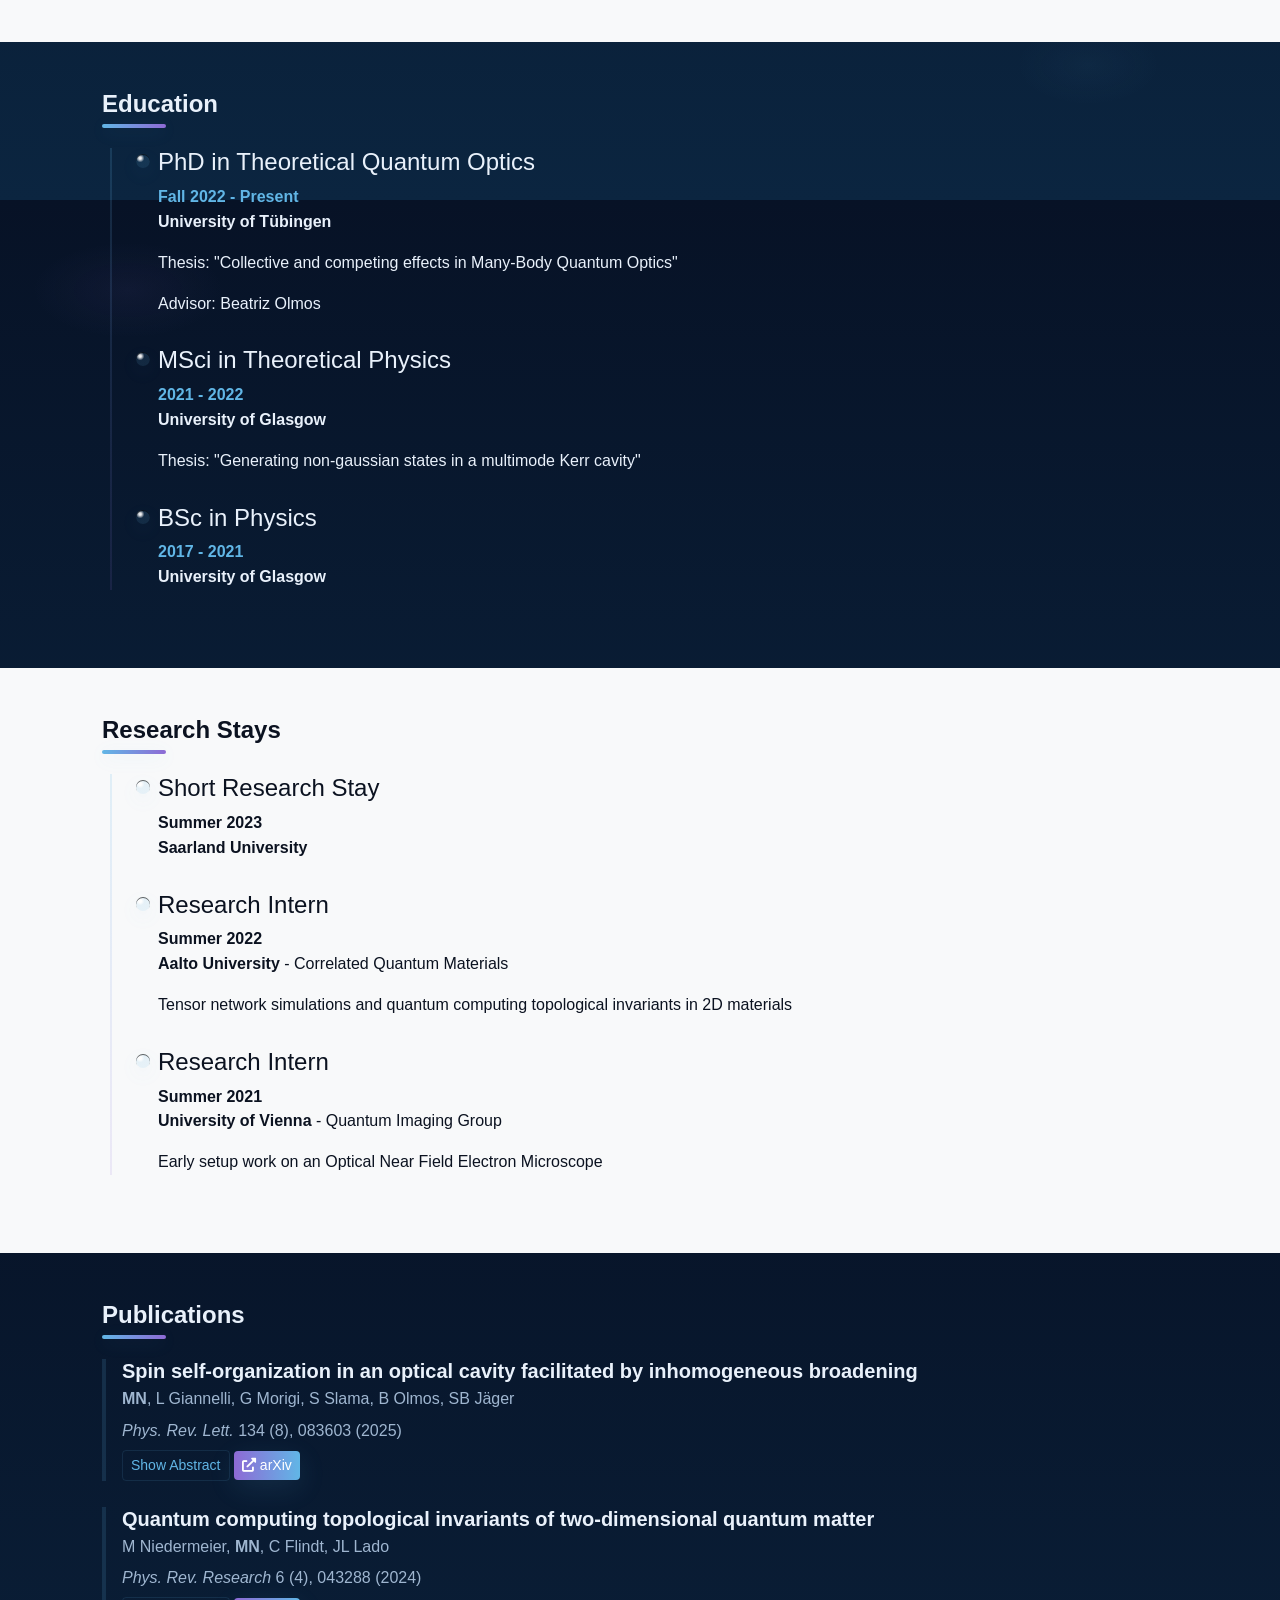
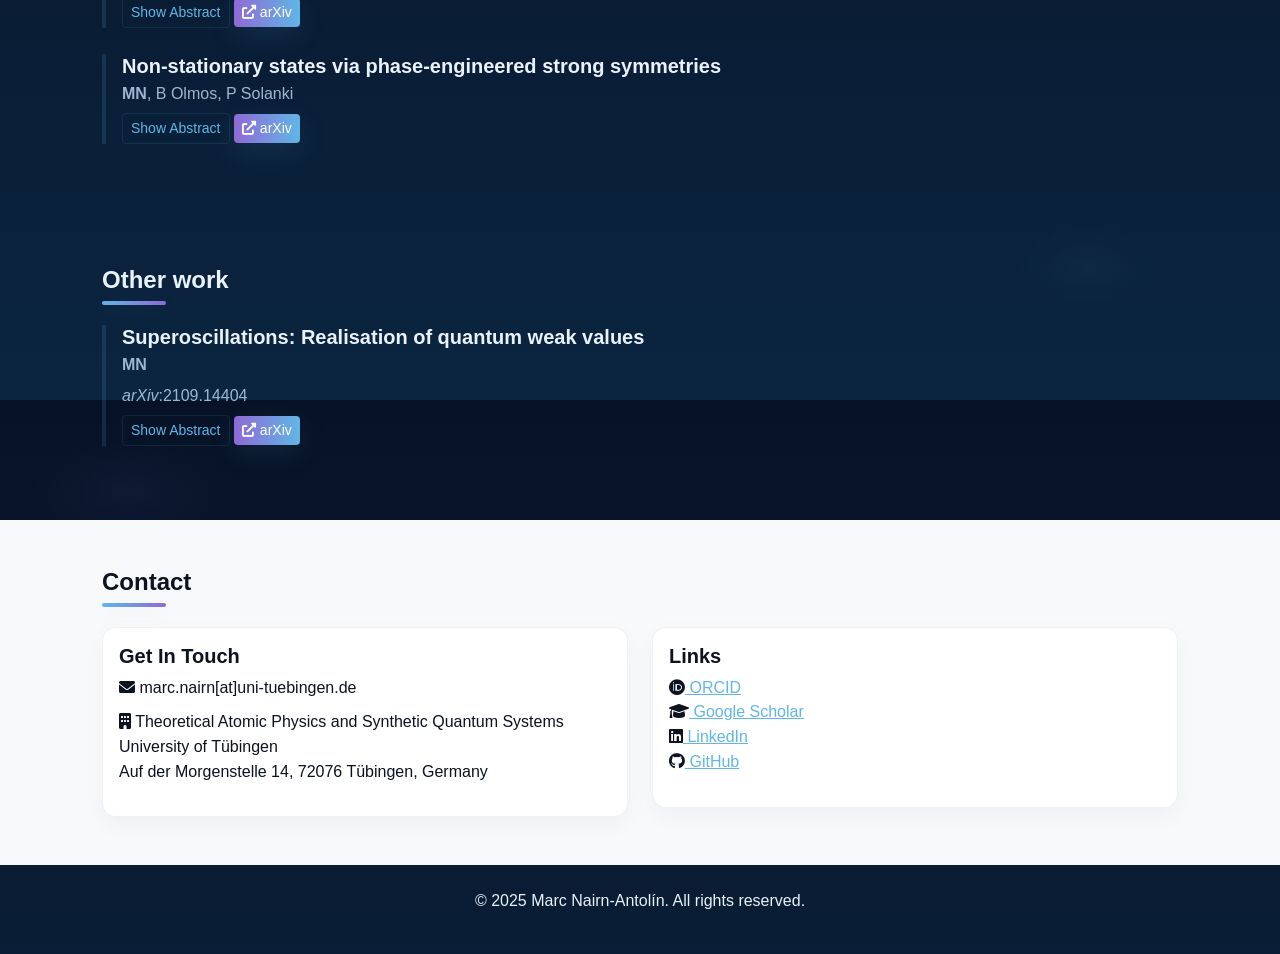
==== commit d7456122: "Fix year" ====
--- a/index.html
+++ b/index.html
@@ -557,7 +557,7 @@
             <div class="publication-item">
                 <h5>Quantum computing topological invariants of two-dimensional quantum matter</h5>
                 <p>M Niedermeier, <strong>MN</strong>, C Flindt, JL Lado</p>
-                <p><em>Phys. Rev. Research</em> 6 (4), 043288 ([2024])</p>
+                <p><em>Phys. Rev. Research</em> 6 (4), 043288 (2024)</p>
                 <button class="btn btn-sm btn-outline-primary" type="button" data-bs-toggle="collapse" data-bs-target="#abstract2" aria-expanded="false" aria-controls="abstract2">
                     Show Abstract
                 </button>
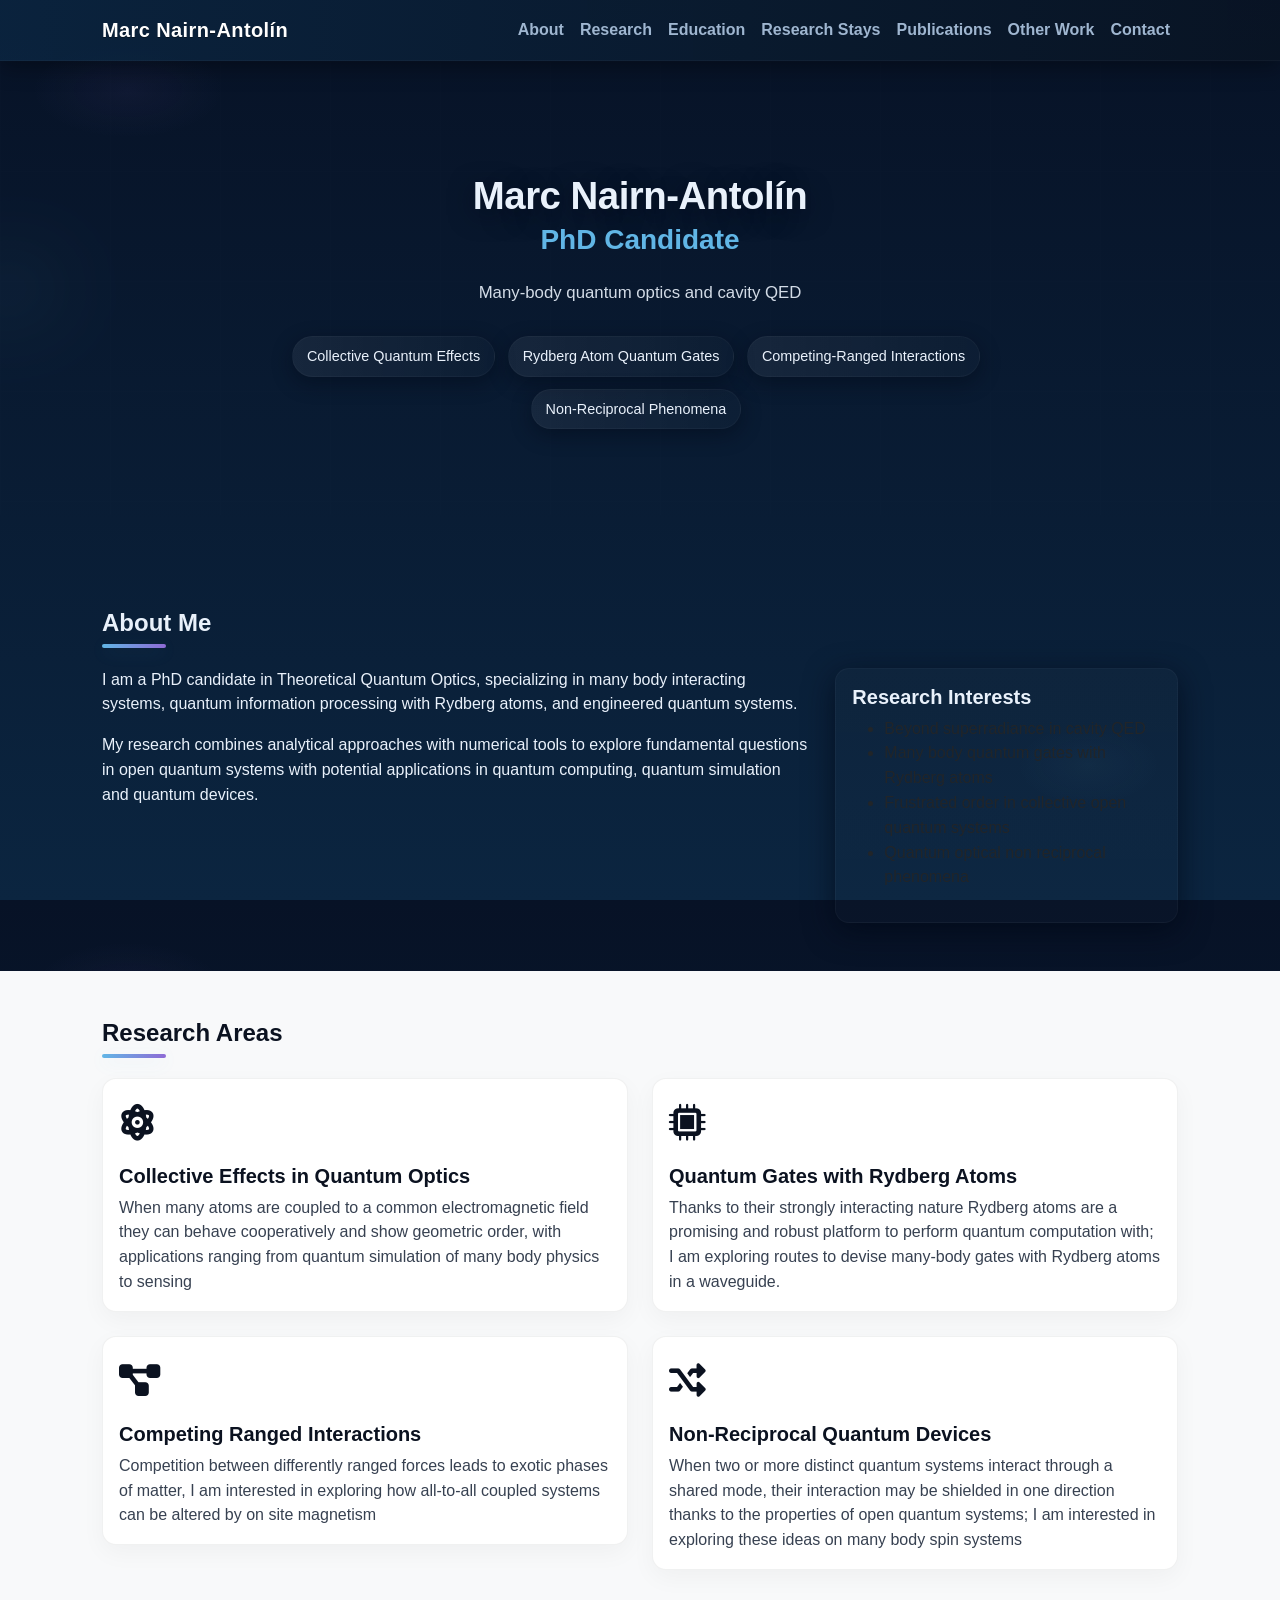
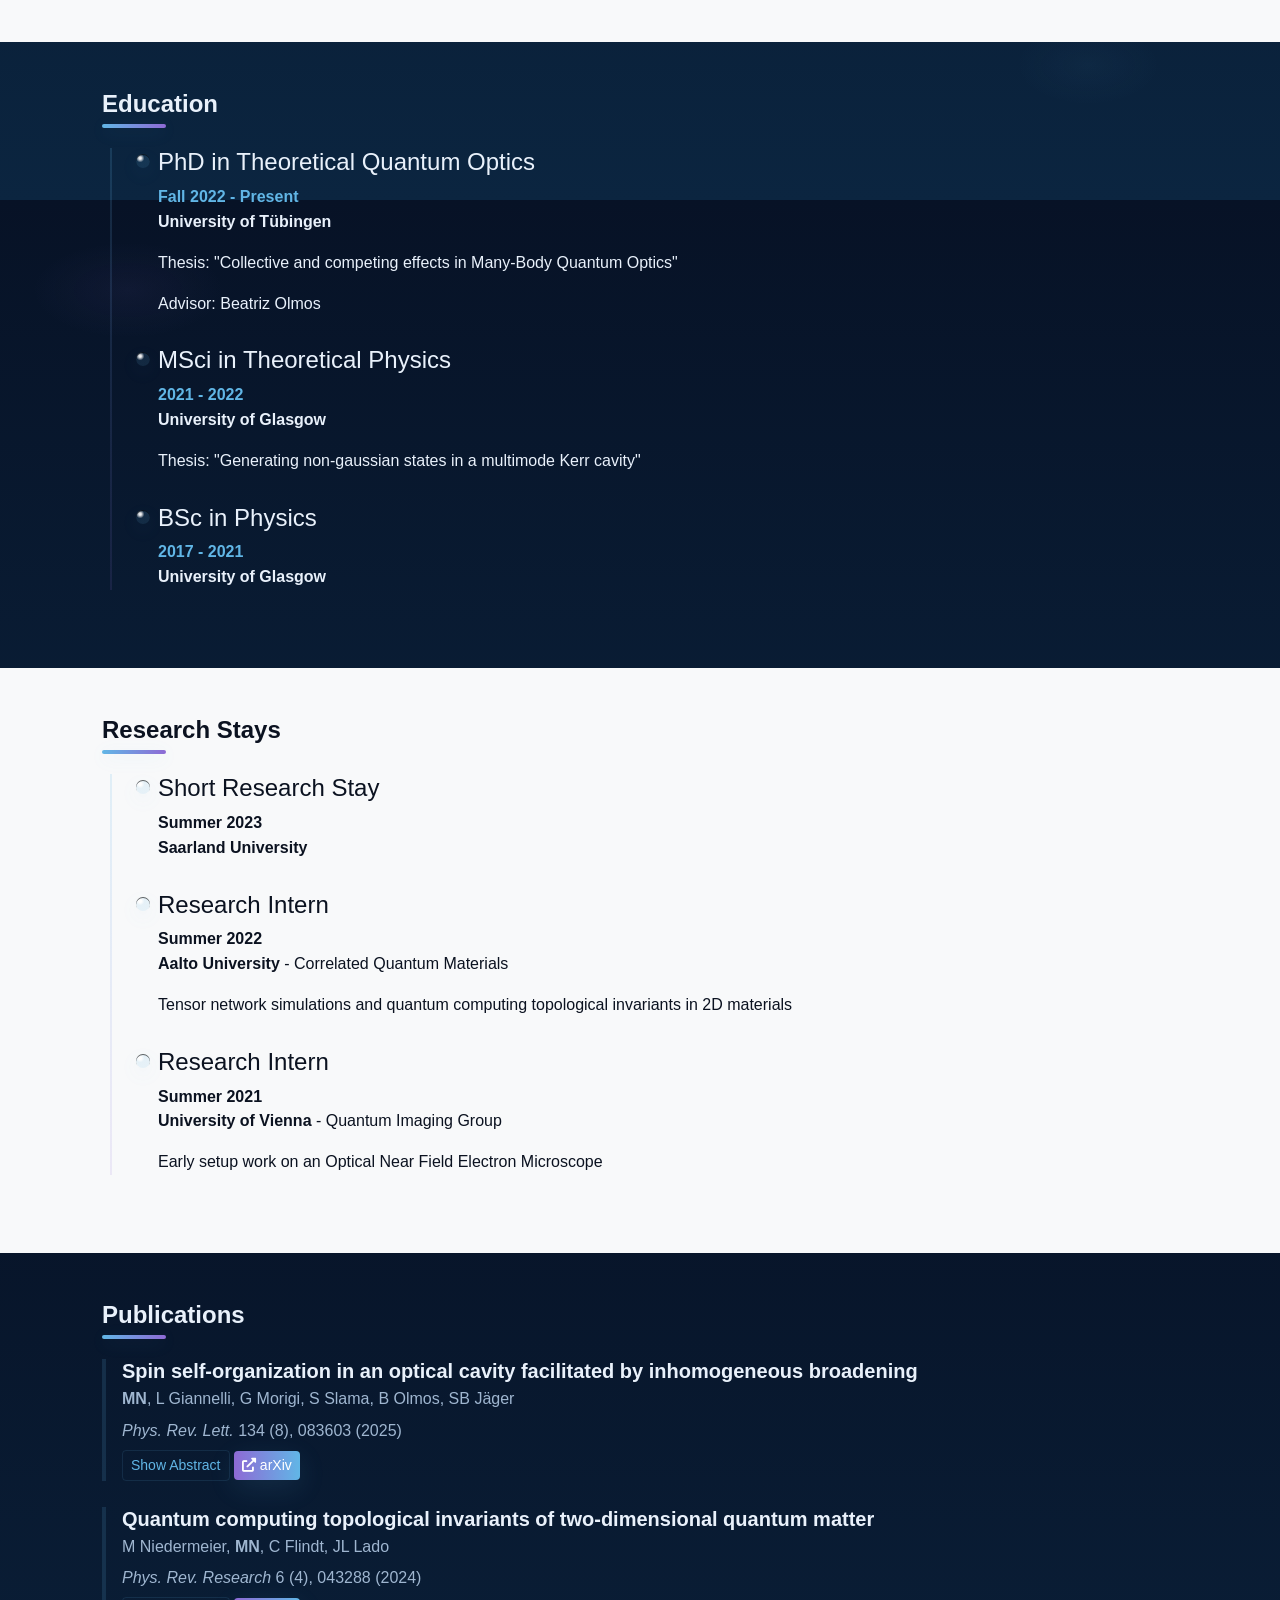
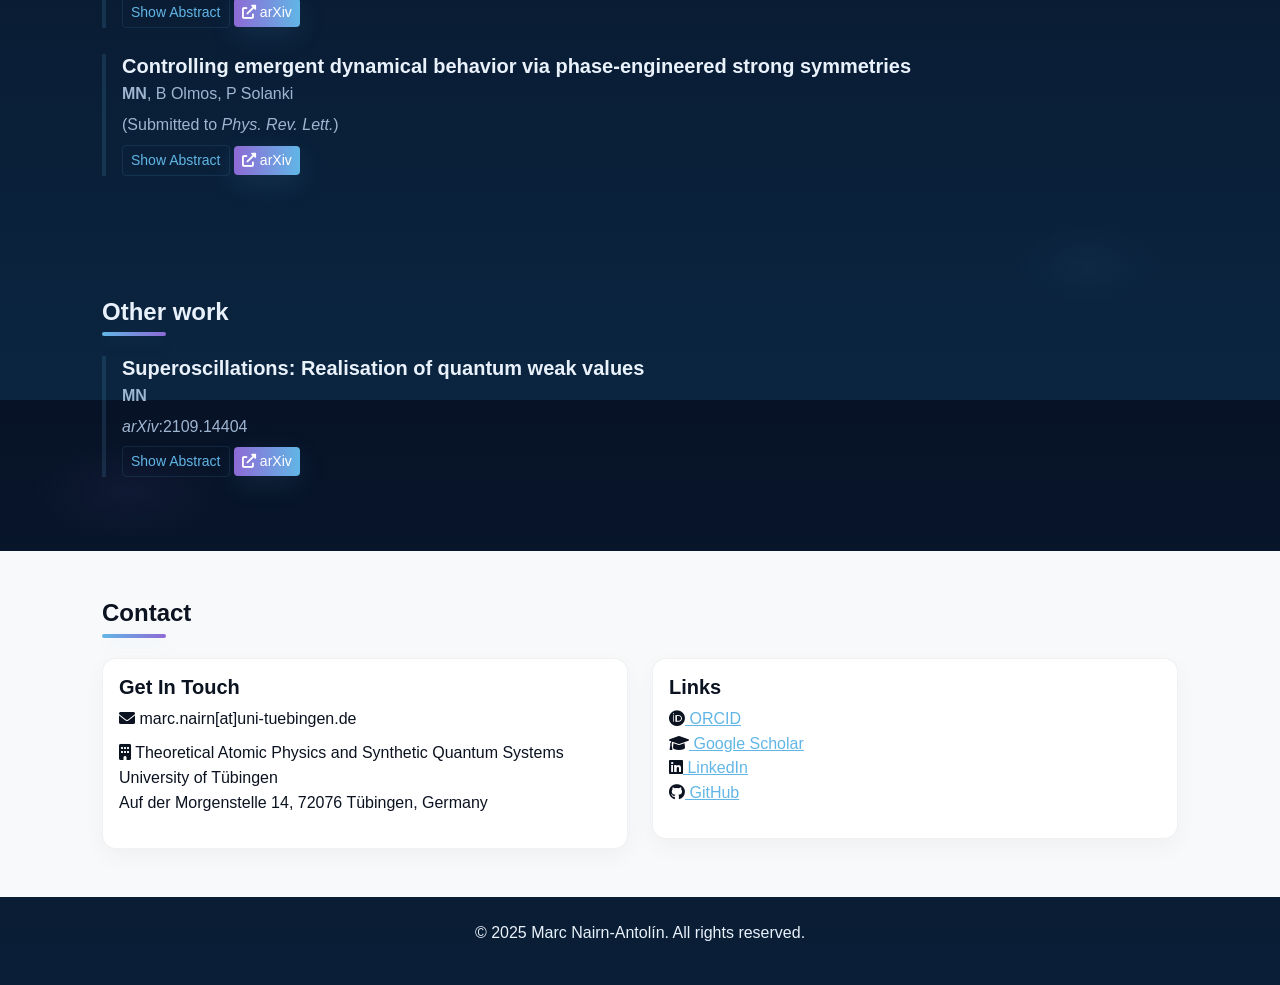
==== commit 068a6651: "Update publication title and submission note" ====
--- a/index.html
+++ b/index.html
@@ -573,8 +573,9 @@
 
             <!-- Publication 3 -->
             <div class="publication-item">
-                <h5>Non-stationary states via phase-engineered strong symmetries</h5>
+                <h5>Controlling emergent dynamical behavior via phase-engineered strong symmetries </h5>
                 <p><strong>MN</strong>, B Olmos, P Solanki</p>
+                <p> (Submitted to <em>Phys. Rev. Lett.</em>)</p>
                 <button class="btn btn-sm btn-outline-primary" type="button" data-bs-toggle="collapse" data-bs-target="#abstract3" aria-expanded="false" aria-controls="abstract3">
                     Show Abstract
                 </button>
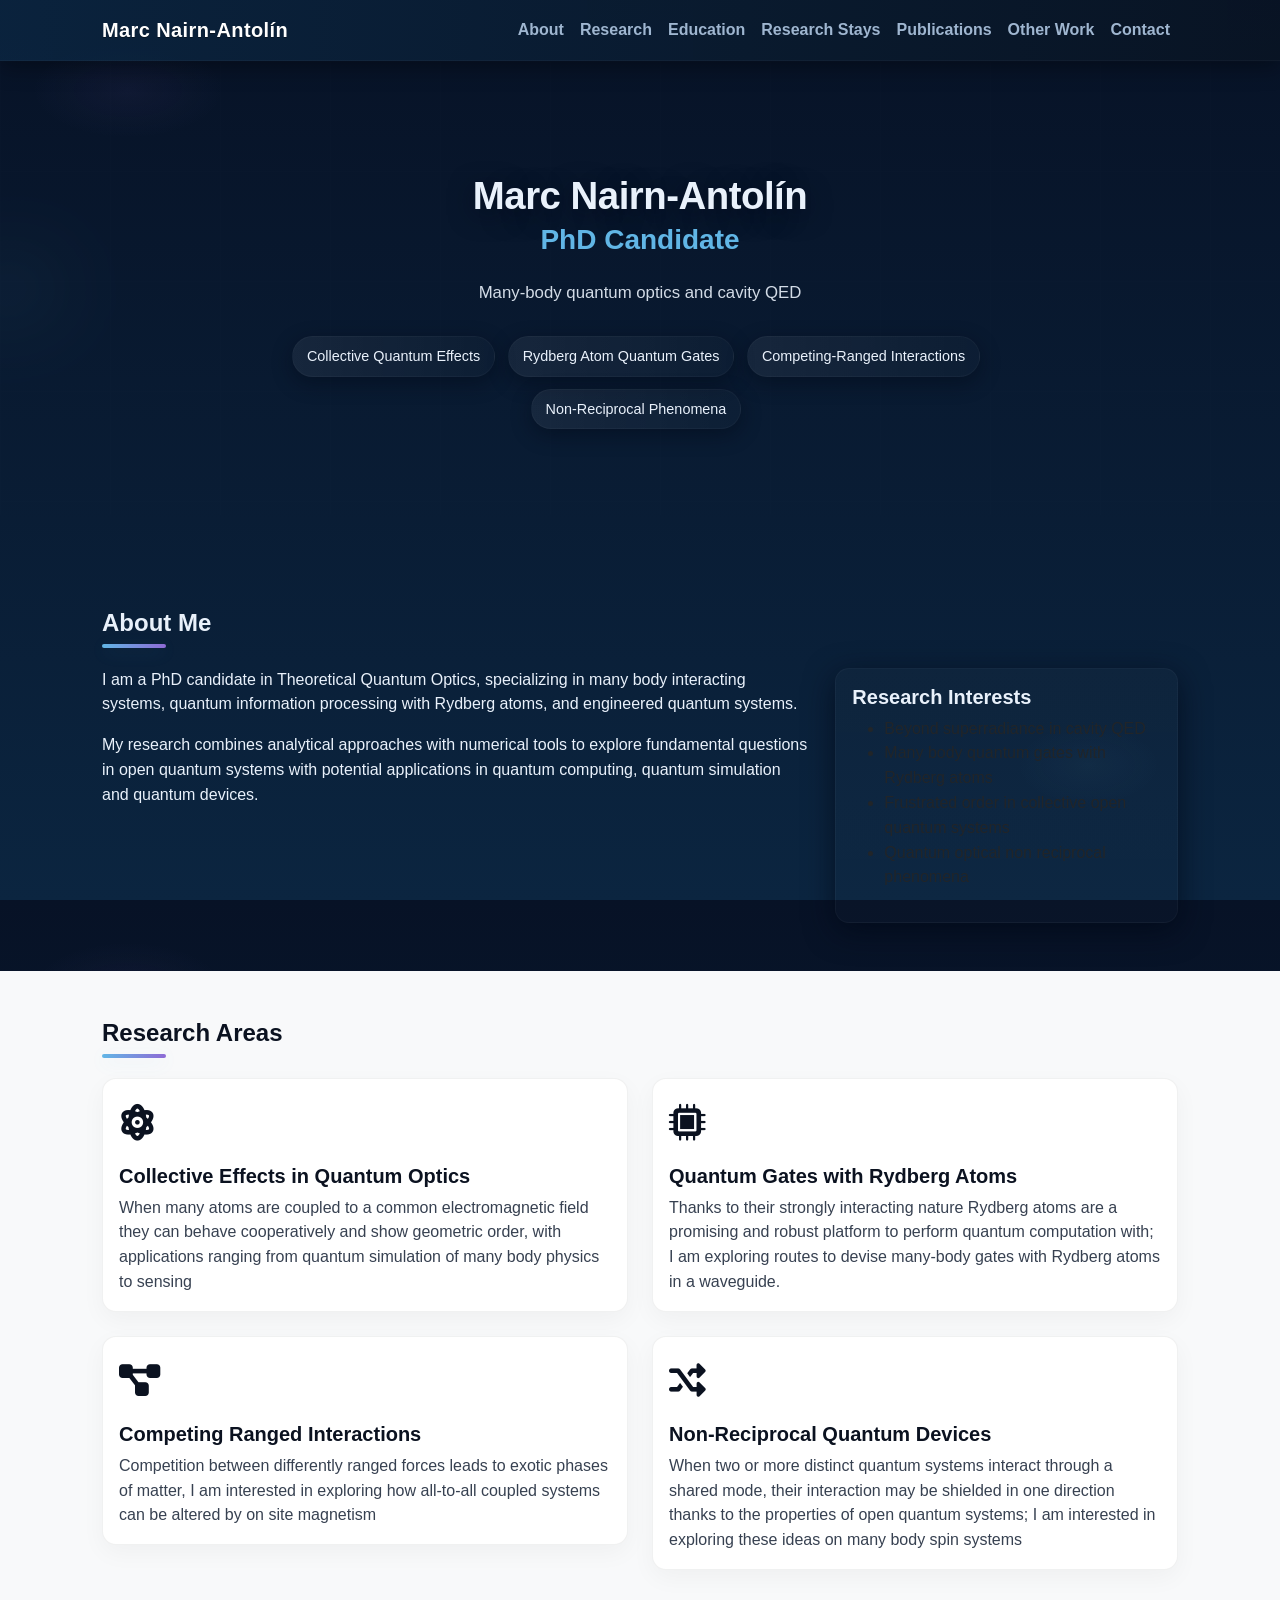
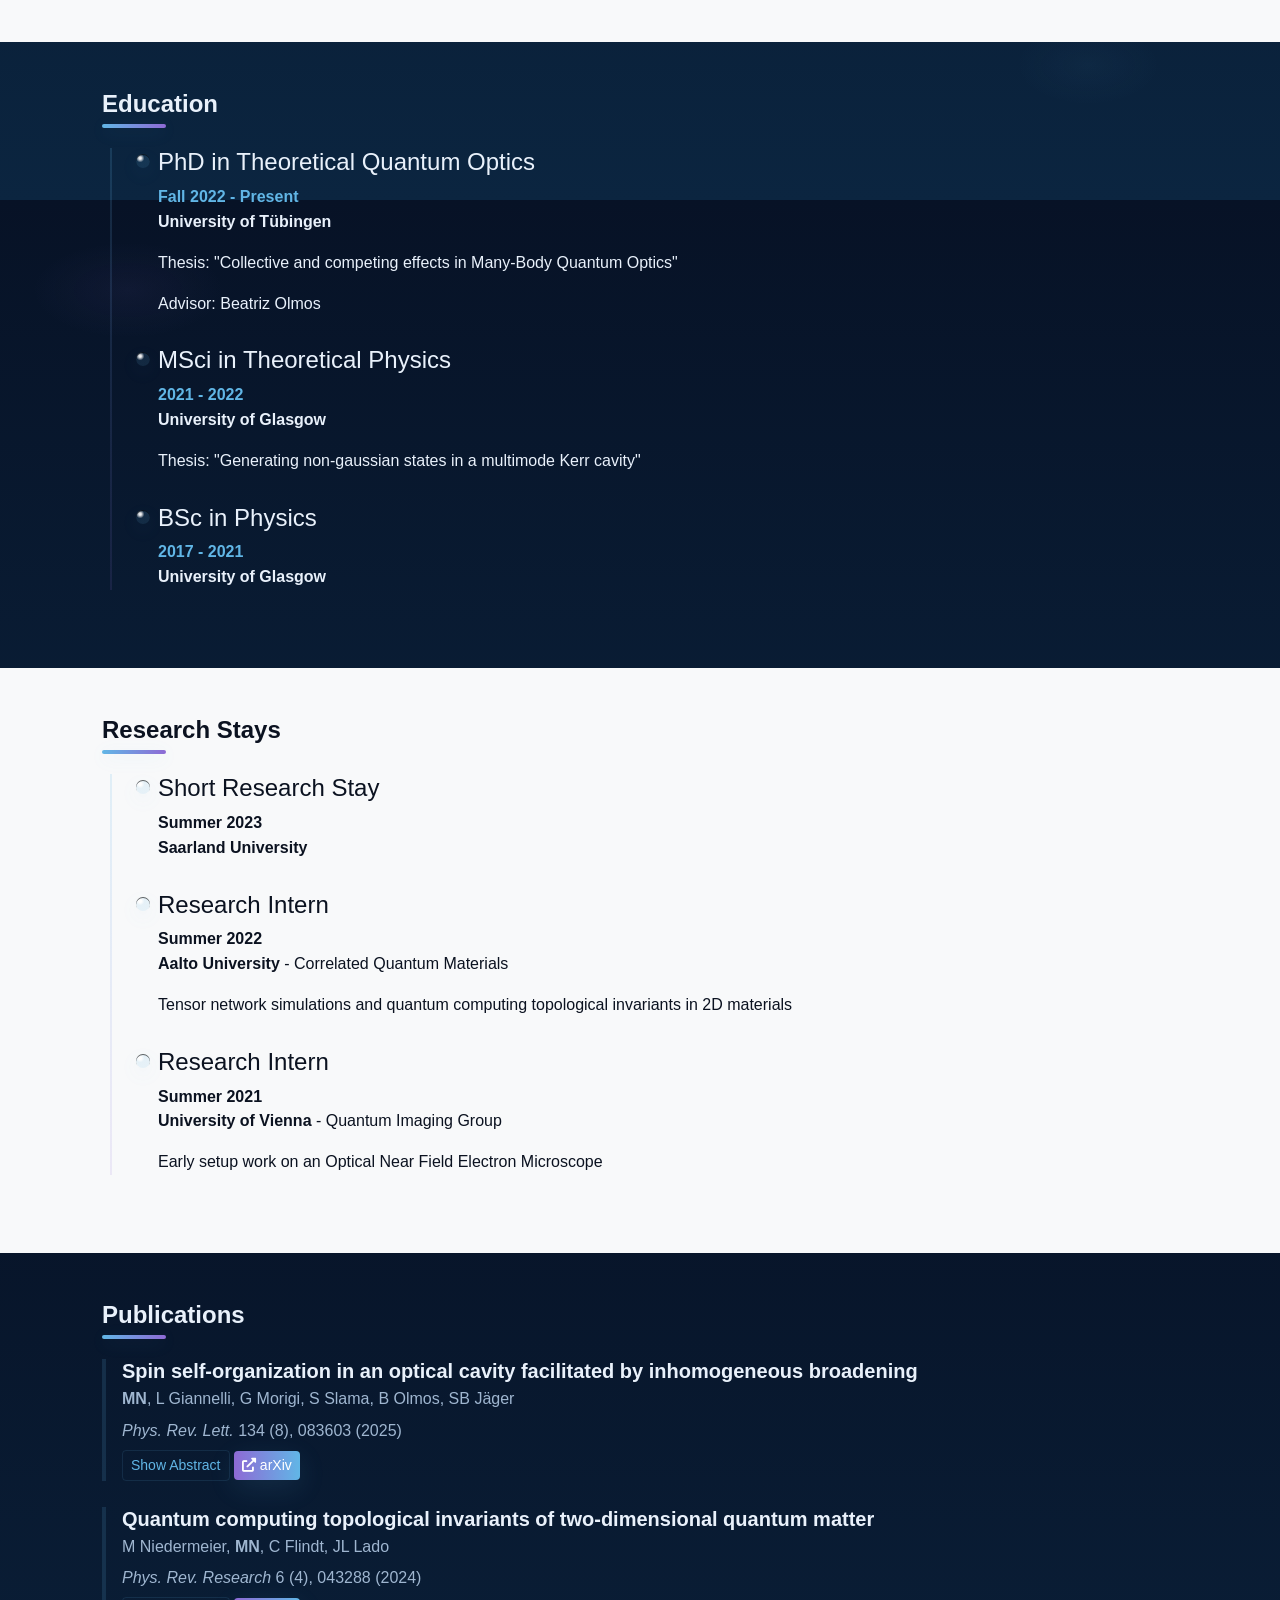
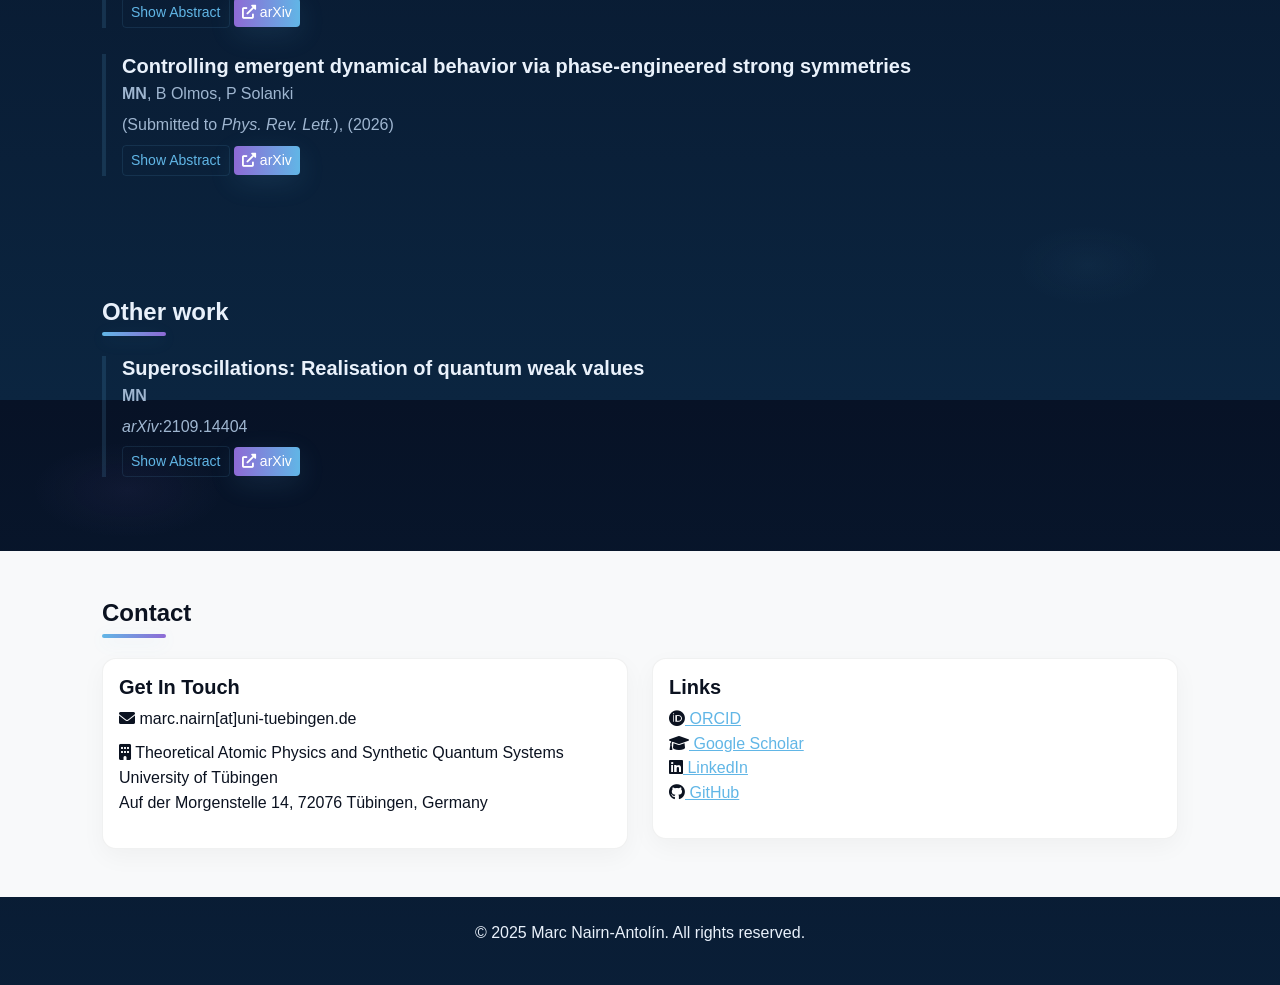
==== commit f67dd6b1: "Add year to publication submission information Updated publication submission details with year." ====
--- a/index.html
+++ b/index.html
@@ -575,7 +575,7 @@
             <div class="publication-item">
                 <h5>Controlling emergent dynamical behavior via phase-engineered strong symmetries </h5>
                 <p><strong>MN</strong>, B Olmos, P Solanki</p>
-                <p> (Submitted to <em>Phys. Rev. Lett.</em>)</p>
+                <p> (Submitted to <em>Phys. Rev. Lett.</em>), (2026)</p>
                 <button class="btn btn-sm btn-outline-primary" type="button" data-bs-toggle="collapse" data-bs-target="#abstract3" aria-expanded="false" aria-controls="abstract3">
                     Show Abstract
                 </button>
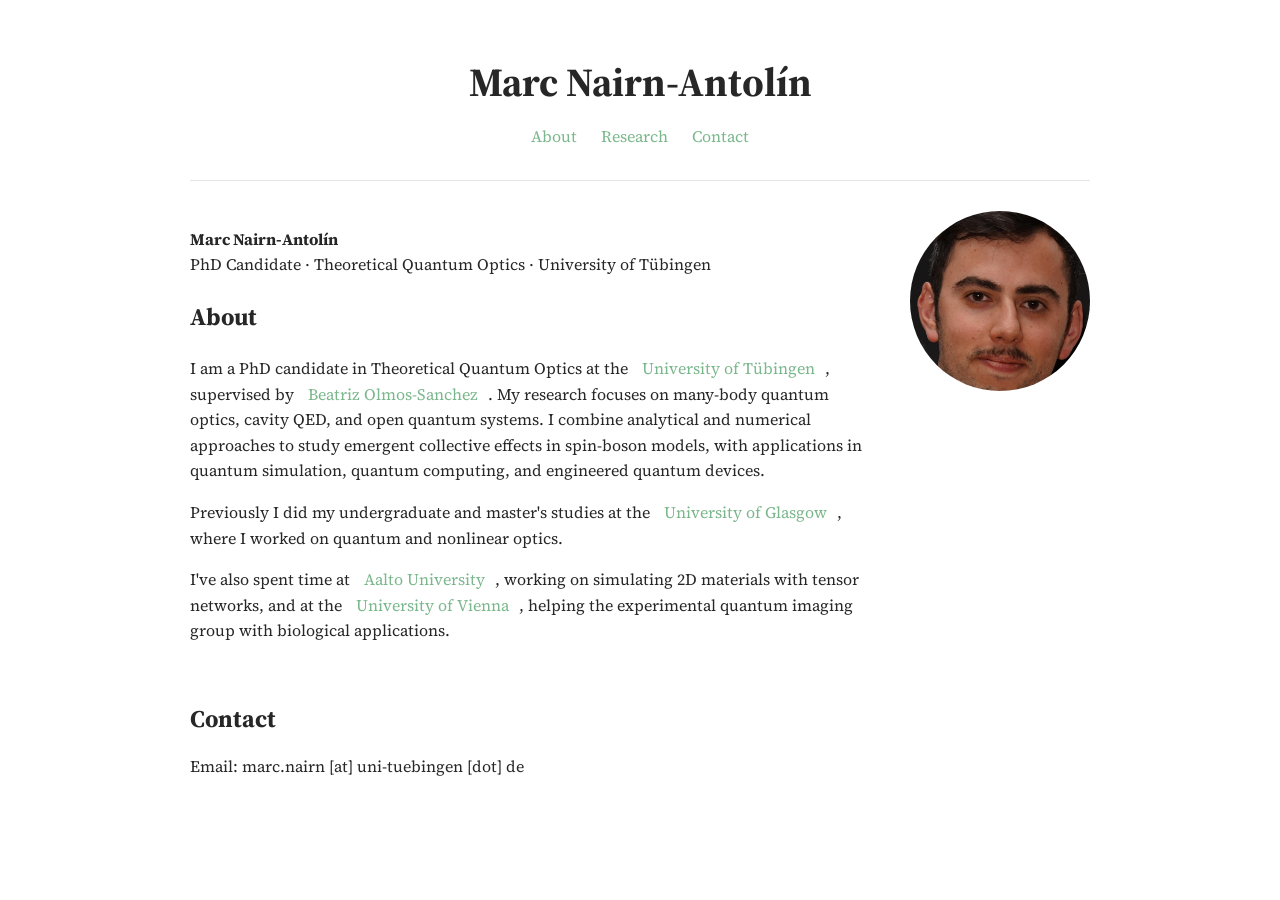
==== commit a78f90a1: "Add files via upload" ====
--- a/index.html
+++ b/index.html
@@ -1,685 +1,71 @@
-<!DOCTYPE html>
-<html lang="en">
-<head>
-    <meta charset="UTF-8" />
-    <meta name="viewport" content="width=device-width, initial-scale=1.0"/>
-    <title>Marc Nairn-Antolín | Theoretical Quantum Optics</title>
-
-    <!-- keep original dependencies -->
-    <link href="https://cdn.jsdelivr.net/npm/bootstrap@5.3.0-alpha1/dist/css/bootstrap.min.css" rel="stylesheet">
-    <link rel="stylesheet" href="https://cdnjs.cloudflare.com/ajax/libs/font-awesome/6.0.0/css/all.min.css">
-
-    <style>
-        /* -------------------------
-           Theme variables
-           ------------------------- */
-        :root{
-            --bg-0: #071226;
-            --bg-1: #0b2540;
-            --card: rgba(255,255,255,0.03);
-            --glass: rgba(255,255,255,0.04);
-            --muted: #9fb6d0;
-            --primary: #61b6e6;     /* azure */
-            --accent: #8e6ad5;      /* violet accent */
-            --gold: #f0b429;
-            --white: #ffffff;
-            --dark: #0b1220;        /* for light-background text */
-            --radius: 14px;
-            --shadow-1: 0 8px 30px rgba(2,8,23,0.7);
-            --focus: 3px rgba(97,182,230,0.15);
-            --mono: ui-monospace, SFMono-Regular, Menlo, Monaco, "Roboto Mono", "Segoe UI Mono", monospace;
-
-            --text-light: #e9f1fb;
-            --text-muted-light: rgba(233,241,251,0.9);
-            --text-dark: #0b1220;
-            --muted-dark: #374151;
-        }
-
-        /* -------------------------
-           Base page styles
-           ------------------------- */
-        *{box-sizing:border-box}
-        html,body{height:100%}
-        body{
-            margin:0;
-            font-family: "Segoe UI", Roboto, -apple-system, "Helvetica Neue", Arial;
-            color: var(--text-light);
-            background:
-                radial-gradient(1200px 600px at 10% 10%, rgba(142,106,213,0.06), transparent 8%),
-                radial-gradient(900px 500px at 85% 85%, rgba(97,182,230,0.04), transparent 8%),
-                linear-gradient(180deg, var(--bg-0) 0%, var(--bg-1) 100%);
-            -webkit-font-smoothing:antialiased;
-            -moz-osx-font-smoothing:grayscale;
-            line-height:1.55;
-        }
-
-        .container { max-width:1100px; }
-
-        /* -------------------------
-           Navbar
-           ------------------------- */
-        .navbar {
-            background: linear-gradient(90deg, rgba(11,37,64,0.9), rgba(9,20,36,0.95));
-            border-bottom: 1px solid rgba(255,255,255,0.03);
-            box-shadow: 0 6px 22px rgba(0,0,0,0.35);
-            padding: 0.6rem 1rem;
-        }
-        .navbar-brand{
-            font-weight:700;
-            letter-spacing:0.4px;
-            color: var(--white) !important;
-            text-shadow: 0 1px 0 rgba(0,0,0,0.4);
-        }
-        .nav-link{
-            color: var(--muted) !important;
-            font-weight:600;
-            transition: color .18s ease, transform .18s ease;
-        }
-        .nav-link:hover, .nav-link:focus{
-            color: var(--primary) !important;
-            transform: translateY(-2px);
-            text-decoration:none;
-        }
-        .navbar-toggler { border: none; }
-
-        /* -------------------------
-           HERO: richer animated background (non-solid)
-           ------------------------- */
-        .hero-section{
-            padding: 110px 0 80px 0;
-            margin-bottom: 46px;
-            position: relative;
-            overflow: hidden;
-            color: var(--text-light);
-        }
-
-        /* moving soft blobs (large radial gradients) */
-        .hero-section::before{
-            content: "";
-            position: absolute;
-            inset: -30% -10% auto -10%;
-            height: 220%;
-            background:
-                radial-gradient(600px 300px at 10% 30%, rgba(97,182,230,0.14), transparent 12%),
-                radial-gradient(400px 220px at 80% 10%, rgba(142,106,213,0.08), transparent 12%),
-                radial-gradient(420px 260px at 60% 85%, rgba(255,182,115,0.03), transparent 12%);
-            filter: blur(40px) saturate(1.05);
-            transform: rotate(-6deg);
-            pointer-events: none;
-            animation: blobDrift 14s linear infinite alternate;
-            mix-blend-mode: screen;
-            opacity: 0.95;
-        }
-        @keyframes blobDrift{
-            from{ transform: translateY(-12px) rotate(-6deg) scale(1); }
-            to{ transform: translateY(12px) rotate(-4deg) scale(1.02); }
-        }
-
-        /* faint animated grid overlay to add subtle texture */
-        .hero-section::after{
-            content:"";
-            position:absolute;
-            inset:0;
-            background-image:
-                linear-gradient(90deg, rgba(255,255,255,0.02) 1px, transparent 1px),
-                linear-gradient(rgba(255,255,255,0.02) 1px, transparent 1px);
-            background-size: 110px 110px;
-            mix-blend-mode: overlay;
-            animation: gridShift 22s linear infinite;
-            pointer-events:none;
-            opacity: 0.25;
-        }
-        @keyframes gridShift{
-            from{ background-position: 0 0, 0 0; }
-            to{ background-position: 80px 40px, -40px -80px; }
-        }
-
-        h1{
-            font-size: clamp(1.6rem, 3.6vw, 2.4rem);
-            margin: .1rem 0 .25rem 0;
-            font-weight:800;
-            color: var(--text-light);
-            letter-spacing: -0.5px;
-            text-shadow: 0 6px 24px rgba(2,8,23,0.6);
-        }
-        h3{
-            font-weight:600;
-            color: var(--primary);
-            margin-bottom: 1rem;
-        }
-        .lead{
-            color: var(--text-muted-light);
-            max-width: 900px;
-            margin: 0 auto;
-            font-size: 1.05rem;
-        }
-
-        .hero-badge{
-            display:inline-block;
-            margin: 6px 8px 6px 0;
-            padding: 8px 14px;
-            font-size: .9rem;
-            border-radius: 999px;
-            color: var(--text-light);
-            background: linear-gradient(90deg, rgba(255,255,255,0.06), rgba(255,255,255,0.02));
-            border: 1px solid rgba(255,255,255,0.03);
-            box-shadow: 0 6px 20px rgba(2,8,23,0.45);
-            transition: transform 220ms cubic-bezier(.2,.9,.2,1), box-shadow 220ms;
-            cursor:default;
-        }
-        .hero-badge:hover{ transform: translateY(-6px) scale(1.02); box-shadow: 0 18px 40px rgba(2,8,23,0.6); }
-
-        /* -------------------------
-           Section titles
-           ------------------------- */
-        .section-title{
-            font-size:1.5rem;
-            font-weight:700;
-            color: var(--text-light);
-            margin-bottom: 1.25rem;
-            position: relative;
-            padding-bottom: 0.6rem;
-        }
-        .section-title::after{
-            content: "";
-            position: absolute;
-            left:0;
-            bottom: 0;
-            width: 64px;
-            height: 4px;
-            background: linear-gradient(90deg, var(--primary), var(--accent));
-            border-radius: 4px;
-            box-shadow: 0 4px 18px rgba(97,182,230,0.12);
-        }
-
-        /* -------------------------
-           Cards
-           ------------------------- */
-        .card{
-            background: linear-gradient(180deg, rgba(255,255,255,0.02), rgba(255,255,255,0.01));
-            border: 1px solid rgba(255,255,255,0.03);
-            border-radius: var(--radius);
-            box-shadow: var(--shadow-1);
-            transition: transform .28s cubic-bezier(.2,.9,.2,1), box-shadow .28s;
-        }
-        .card:hover{
-            transform: translateY(-8px);
-            box-shadow: 0 30px 60px rgba(2,8,23,0.72);
-        }
-        .card .card-body h5{ color: var(--text-light); font-weight:700; }
-        .card .card-body p{ color: var(--text-muted-light) }
-
-        /* research icons */
-        .research-icon { font-size: 2.3rem; color: var(--primary); display:inline-block; margin-bottom:12px; transition: transform .24s ease, color .24s ease; }
-        .research-card:hover .research-icon { transform: rotate(-8deg) scale(1.06); color: var(--accent); }
-
-        /* -------------------------
-           Publications & timeline
-           ------------------------- */
-        .publication-item{
-            border-left: 4px solid rgba(97,182,230,0.14);
-            padding-left: 16px;
-            margin-bottom: 26px;
-            transition: border-color .2s;
-        }
-        .publication-item:hover{ border-left-color: var(--primary); }
-        .publication-item h5{ color: var(--text-light); margin-bottom:.25rem; font-weight:800; }
-        .publication-item p{ color: var(--muted); margin-bottom: .4rem; }
-
-        .abstract{
-            background: linear-gradient(180deg, rgba(255,255,255,0.02), rgba(255,255,255,0.01));
-            border: 1px solid rgba(255,255,255,0.03);
-            padding: 16px;
-            border-radius: 10px;
-            color: rgba(225,235,245,0.95);
-            font-size: .95rem;
-            line-height:1.45;
-            box-shadow: 0 8px 30px rgba(2,8,23,0.55);
-        }
-
-        .btn-outline-primary{
-            color: var(--primary);
-            border-color: rgba(97,182,230,0.12);
-            background: transparent;
-            transition: all .18s;
-        }
-        .btn-outline-primary:hover{
-            color: #042028;
-            background: linear-gradient(90deg, var(--primary), #7cdcf0);
-            transform: translateY(-3px);
-            border-color: var(--primary);
-        }
-        .btn-primary{
-            background: linear-gradient(90deg, var(--accent), var(--primary));
-            border: none;
-            box-shadow: 0 8px 28px rgba(97,182,230,0.12);
-        }
-
-        /* timeline vertical line */
-        .timeline{ position: relative; padding-left: 36px; }
-        .timeline::before{
-            content: "";
-            position: absolute;
-            left: 8px;
-            top: 0;
-            bottom: 0;
-            width: 2px;
-            background: linear-gradient(180deg, rgba(97,182,230,0.16), rgba(142,106,213,0.12));
-        }
-        .timeline-item{ margin-bottom: 30px; position: relative; padding-left: 20px; }
-        .timeline-item::before{
-            content: "";
-            position: absolute;
-            left: -2px;
-            top: 6px;
-            width: 14px; height:14px;
-            border-radius:50%;
-            background: radial-gradient(circle at 30% 30%, var(--white), rgba(255,255,255,0.85) 10%, rgba(97,182,230,0.12) 30%);
-            box-shadow: 0 6px 20px rgba(97,182,230,0.08), 0 1px 0 rgba(0,0,0,0.6) inset;
-        }
-        .timeline-date{ font-weight:700; color: var(--primary); }
-
-        /* contact lists, links etc */
-        .contact-info li{ color: var(--muted); margin-bottom:.6rem; }
-        .list-unstyled a{ color: var(--muted); transition: color .16s; }
-        .list-unstyled a:hover{ color: var(--primary); text-decoration:none; }
-
-        /* accessible focus */
-        a:focus, button:focus, .nav-link:focus {
-            outline: none;
-            box-shadow: 0 0 0 var(--focus);
-            border-radius: 6px;
-        }
-
-        /* -------------------------
-           Fix: sections that use bootstrap's bg-light (light backgrounds)
-           Ensure text there is dark (avoid white-on-white)
-           ------------------------- */
-        /* These rules force dark text and darker metadata/buttons inside any area with .bg-light */
-        .bg-light,
-        section.bg-light,
-        .bg-light * {
-            color: var(--text-dark) !important;
-        }
-
-        /* Cards inside light sections become light-styled (white background, dark text) */
-        .bg-light .card {
-            background: #ffffff !important;
-            border-color: rgba(11,20,30,0.06) !important;
-            box-shadow: 0 8px 24px rgba(2,8,23,0.04) !important;
-        }
-        .bg-light .card .card-body h5 { color: var(--text-dark) !important; }
-        .bg-light .card .card-body p { color: var(--muted-dark) !important; }
-
-        /* Abstracts on light backgrounds */
-        .bg-light .abstract {
-            background: #ffffff !important;
-            border-color: rgba(11,20,30,0.06) !important;
-            color: var(--text-dark) !important;
-            box-shadow: 0 8px 30px rgba(2,8,23,0.04) !important;
-        }
-
-        /* Section title color for light areas */
-        .bg-light .section-title {
-            color: var(--text-dark) !important;
-        }
-
-        /* Publication headings and metadata in light contexts */
-        .bg-light .publication-item h5 { color: var(--text-dark) !important; }
-        .bg-light .publication-item p { color: var(--muted-dark) !important; }
-
-        /* Buttons contrast inside light contexts */
-        .bg-light .btn-outline-primary { color: var(--text-dark) !important; border-color: rgba(11,20,30,0.06) !important; }
-        .bg-light .btn-primary { color: #fff !important; }
-
-        /* Links in light contexts */
-        .bg-light a { color: var(--primary) !important; }
-
-        /* small screens adjustments */
-        @media (max-width: 767px){
-            .hero-section{ padding: 70px 0 46px 0; margin-bottom: 28px; }
-            .hero-badge{ margin-bottom:8px; }
-            .card{ border-radius: 12px; }
-        }
-    </style>
-</head>
-<body>
-    <!-- Navigation -->
-    <nav class="navbar navbar-expand-lg navbar-dark sticky-top">
-        <div class="container">
-            <a class="navbar-brand" href="#">Marc Nairn-Antolín</a>
-            <button class="navbar-toggler" type="button" data-bs-toggle="collapse" data-bs-target="#navbarNav" aria-controls="navbarNav" aria-expanded="false" aria-label="Toggle navigation">
-                <span class="navbar-toggler-icon"></span>
-            </button>
-            <div class="collapse navbar-collapse" id="navbarNav">
-                <ul class="navbar-nav ms-auto">
-                    <li class="nav-item">
-                        <a class="nav-link" href="#about">About</a>
-                    </li>
-                    <li class="nav-item">
-                        <a class="nav-link" href="#research">Research</a>
-                    </li>
-                    <li class="nav-item">
-                        <a class="nav-link" href="#education">Education</a>
-                    </li>
-                    <li class="nav-item">
-                        <a class="nav-link" href="#positions">Research Stays</a>
-                    </li>
-                    <li class="nav-item">
-                        <a class="nav-link" href="#publications">Publications</a>
-                    </li>
-                    <li class="nav-item">
-                        <a class="nav-link" href="#other-work">Other Work</a>
-                    </li>
-                    <li class="nav-item">
-                        <a class="nav-link" href="#contact">Contact</a>
-                    </li>
-                </ul>
-            </div>
-        </div>
-    </nav>
-
-    <!-- Hero Section -->
-    <section class="hero-section">
-        <div class="container">
-            <div class="row justify-content-center">
-                <div class="col-lg-10 text-center">
-                    <h1>Marc Nairn-Antolín</h1>
-                    <h3 class="mb-4">PhD Candidate </h3>
-                    <p class="lead mb-4">Many-body quantum optics and cavity QED</p>
-                    <div class="mt-4">
-                        <span class="hero-badge">Collective Quantum Effects</span>
-                        <span class="hero-badge">Rydberg Atom Quantum Gates</span>
-                        <span class="hero-badge">Competing-Ranged Interactions</span>
-                        <span class="hero-badge">Non-Reciprocal Phenomena</span>
-                    </div>
-                </div>
-            </div>
-        </div>
-    </section>
-
-    <!-- About Section -->
-    <section id="about" class="py-5">
-        <div class="container">
-            <h2 class="section-title">About Me</h2>
-            <div class="row">
-                <div class="col-md-8">
-                    <p>I am a PhD candidate in Theoretical Quantum Optics, specializing in many body interacting systems, quantum information processing with Rydberg atoms, and engineered quantum systems.</p>
-                    <p>My research combines analytical approaches with numerical tools to explore fundamental questions in open quantum systems with potential applications in quantum computing, quantum simulation and quantum devices.</p>
-                </div>
-                <div class="col-md-4">
-                    <div class="card">
-                        <div class="card-body">
-                            <h5 class="card-title">Research Interests</h5>
-                            <ul>
-                                <li>Beyond superradiance in cavity QED</li>
-                                <li>Many body quantum gates with Rydberg atoms</li>
-                                <li>Frustrated order in collective open quantum systems</li>
-                                <li>Quantum optical non reciprocal phenomena</li>
-                            </ul>
-                        </div>
-                    </div>
-                </div>
-            </div>
-        </div>
-    </section>
-
-    <!-- Research Section -->
-    <section id="research" class="py-5 bg-light" style="background: transparent;">
-        <div class="container">
-            <h2 class="section-title">Research Areas</h2>
-            <div class="row">
-                <div class="col-md-6 mb-4">
-                    <div class="card research-card">
-                        <div class="card-body">
-                            <div class="research-icon">
-                                <i class="fas fa-atom"></i>
-                            </div>
-                            <h5 class="card-title">Collective Effects in Quantum Optics</h5>
-                            <p class="card-text">When many atoms are coupled to a common electromagnetic field they can behave cooperatively and show geometric order, with applications ranging from quantum simulation of many body physics to sensing</p>
-                        </div>
-                    </div>
-                </div>
-                <div class="col-md-6 mb-4">
-                    <div class="card research-card">
-                        <div class="card-body">
-                            <div class="research-icon">
-                                <i class="fas fa-microchip"></i>
-                            </div>
-                            <h5 class="card-title">Quantum Gates with Rydberg Atoms</h5>
-                            <p class="card-text">Thanks to their strongly interacting nature Rydberg atoms are a promising and robust platform to perform quantum computation with; I am exploring routes to devise many-body gates with Rydberg atoms in a waveguide.</p>
-                        </div>
-                    </div>
-                </div>
-                <div class="col-md-6 mb-4">
-                    <div class="card research-card">
-                        <div class="card-body">
-                            <div class="research-icon">
-                                <i class="fas fa-project-diagram"></i>
-                            </div>
-                            <h5 class="card-title">Competing Ranged Interactions</h5>
-                            <p class="card-text">Competition between differently ranged forces leads to exotic phases of matter, I am interested in exploring how all-to-all coupled systems can be altered by on site magnetism</p>
-                        </div>
-                    </div>
-                </div>
-                <div class="col-md-6 mb-4">
-                    <div class="card research-card">
-                        <div class="card-body">
-                            <div class="research-icon">
-                                <i class="fas fa-random"></i>
-                            </div>
-                            <h5 class="card-title">Non-Reciprocal Quantum Devices</h5>
-                            <p class="card-text">When two or more distinct quantum systems interact through a shared mode, their interaction may be shielded in one direction thanks to the properties of open quantum systems; I am interested in exploring these ideas on many body spin systems</p>
-                        </div>
-                    </div>
-                </div>
-            </div>
-        </div>
-    </section>
-
-    <!-- Education Section -->
-    <section id="education" class="py-5">
-        <div class="container">
-            <h2 class="section-title">Education</h2>
-            <div class="timeline">
-                <div class="timeline-item">
-                    <h4>PhD in Theoretical Quantum Optics</h4>
-                    <div class="timeline-date">Fall 2022 - Present</div>
-                    <p><strong>University of Tübingen</strong></p>
-                    <p>Thesis: "Collective and competing effects in Many-Body Quantum Optics"</p>
-                    <p>Advisor: Beatriz Olmos</p>
-                </div>
-                <div class="timeline-item">
-                    <h4>MSci in Theoretical Physics</h4>
-                    <div class="timeline-date">2021 - 2022</div>
-                    <p><strong>University of Glasgow</strong></p>
-                    <p>Thesis: "Generating non-gaussian states in a multimode Kerr cavity"</p>
-                </div>
-                <div class="timeline-item">
-                    <h4>BSc in Physics</h4>
-                    <div class="timeline-date">2017 - 2021</div>
-                    <p><strong>University of Glasgow</strong></p>
-                </div>
-            </div>
-        </div>
-    </section>
-
-    <!-- Research Stays Section -->
-    <section id="positions" class="py-5 bg-light" style="background: transparent;">
-        <div class="container">
-            <h2 class="section-title">Research Stays</h2>
-            <div class="timeline">
-                    <div class="timeline-item">
-                    <h4>Short Research Stay</h4>
-                    <div class="timeline-date">Summer 2023</div>
-                    <p><strong>Saarland University</strong></p>
-                </div>
-                <div class="timeline-item">
-                    <h4>Research Intern</h4>
-                    <div class="timeline-date">Summer 2022</div>
-                    <p><strong>Aalto University</strong> - Correlated Quantum Materials</p>
-                    <p>Tensor network simulations and quantum computing topological invariants in 2D materials</p>
-                </div>
-                <div class="timeline-item">
-                    <h4>Research Intern</h4>
-                    <div class="timeline-date">Summer 2021</div>
-                    <p><strong>University of Vienna</strong> - Quantum Imaging Group</p>
-                    <p>Early setup work on an Optical Near Field Electron Microscope</p>
-                </div>
-            </div>
-        </div>
-    </section>
-
-    <!-- Publications Section -->
-    <section id="publications" class="py-5">
-        <div class="container">
-            <h2 class="section-title">Publications</h2>
-
-            <!-- Publication 1 -->
-            <div class="publication-item">
-                <h5>Spin self-organization in an optical cavity facilitated by inhomogeneous broadening</h5>
-                <p><strong>MN</strong>, L Giannelli, G Morigi, S Slama, B Olmos, SB Jäger</p>
-                <p><em>Phys. Rev. Lett.</em> 134 (8), 083603 (2025)</p>
-                <button class="btn btn-sm btn-outline-primary" type="button" data-bs-toggle="collapse" data-bs-target="#abstract1" aria-expanded="false" aria-controls="abstract1">
-                    Show Abstract
-                </button>
-                <a href="https://arxiv.org/pdf/2407.19706" class="btn btn-sm btn-primary" target="_blank" rel="noopener">
-                    <i class="fas fa-external-link-alt"></i> arXiv
-                </a>
-                <div class="collapse mt-2" id="abstract1">
-                    <div class="abstract">
-                        We study the onset of collective spin self-organization in a thermal ensemble of driven two-level atoms confined in an optical cavity. The atoms spontaneously form a spin pattern above a critical driving strength that sets a threshold and is determined by the cavity parameters, the initial temperature, and the transition frequency of the atomic spin. Remarkably, we find that inhomogeneous Doppler broadening facilitates the onset of spin self-organization. In particular, the threshold is nonmonotonic when increasing the spin transition frequency and reaches a minimum when the Doppler broadening is of similar magnitude. This feature emerges due to Doppler-induced resonances. Above the threshold, we find cooperative dynamics of spin, spatial, and momentum degrees of freedom leading to density modulations, fast reduction of kinetic energy, and the emergence of nonthermal states. More broadly, our work demonstrates how broadening can facilitate strong light-matter interactions in many-body systems.
-                    </div>
-                </div>
-            </div>
-
-            <!-- Publication 2 -->
-            <div class="publication-item">
-                <h5>Quantum computing topological invariants of two-dimensional quantum matter</h5>
-                <p>M Niedermeier, <strong>MN</strong>, C Flindt, JL Lado</p>
-                <p><em>Phys. Rev. Research</em> 6 (4), 043288 (2024)</p>
-                <button class="btn btn-sm btn-outline-primary" type="button" data-bs-toggle="collapse" data-bs-target="#abstract2" aria-expanded="false" aria-controls="abstract2">
-                    Show Abstract
-                </button>
-                <a href="https://arxiv.org/pdf/2404.06048" class="btn btn-sm btn-primary" target="_blank" rel="noopener">
-                    <i class="fas fa-external-link-alt"></i> arXiv
-                </a>
-                <div class="collapse mt-2" id="abstract2">
-                    <div class="abstract">
-                        Quantum algorithms provide a potential strategy for solving computational problems that are intractable by classical means. Computing the topological invariants of topological matter is one central problem in research on quantum materials, and a variety of numerical approaches for this purpose have been developed. However, the complexity of quantum many-body Hamiltonians makes calculations of topological invariants challenging for interacting systems. Here, we present two quantum circuits for calculating Chern numbers of two-dimensional quantum matter on quantum computers. Both circuits combine a gate-based adiabatic time evolution over thediscretized Brillouin zone with particular phase estimation techniques. The first algorithm uses many qubits, and we analyze it using a tensor-network simulator of quantum circuits. The second circuit uses fewer qubits, and we implement it experimentally on a quantum computer based on superconducting qubits. Our results establish a method for computing topological invariants with quantum circuits, taking a step towards characterizing interacting topological quantum matter using quantum computers.
-                    </div>
-                </div>
-            </div>
-
-            <!-- Publication 3 -->
-            <div class="publication-item">
-                <h5>Controlling emergent dynamical behavior via phase-engineered strong symmetries </h5>
-                <p><strong>MN</strong>, B Olmos, P Solanki</p>
-                <p> (Submitted to <em>Phys. Rev. Lett.</em>), (2026)</p>
-                <button class="btn btn-sm btn-outline-primary" type="button" data-bs-toggle="collapse" data-bs-target="#abstract3" aria-expanded="false" aria-controls="abstract3">
-                    Show Abstract
-                </button>
-                <a href="https://arxiv.org/pdf/2602.18563" class="btn btn-sm btn-primary" target="_blank" rel="noopener">
-                    <i class="fas fa-external-link-alt"></i> arXiv
-                </a>
-                <div class="collapse mt-2" id="abstract3">
-                    <div class="abstract">
-Symmetry constraints provide a powerful means to control the dynamics of open quantum systems. However, the set of accessible control parameters is often limited. Here, we show that a tunable phase in the collective light-matter coupling of a cavity QED system induces a phase-dependent strong symmetry of the Liouvillian, enabling dynamical control of the open quantum system evolution. We demonstrate that tuning this phase substantially reduces the critical driving strength for dissipative phase transitions between stationary and non-stationary phases. We illustrate this mechanism in two experimentally relevant cavity QED settings: a two-species ensemble of two-level atoms and a single-species ensemble of three-level atoms. Our results establish phase control as a versatile tool for engineering dissipative phase transitions, with implications for quantum state preparation.
-                    </div>
-                </div>
-            </div>
-        </div>
-    </section>
-
-    <section id="other-work" class="py-5">
-        <div class="container">
-            <h2 class="section-title">Other work</h2>
-
-            <!-- Publication 1 -->
-            <div class="publication-item">
-                <h5>Superoscillations: Realisation of quantum weak values</h5>
-                <p><strong>MN</strong></p>
-                <p><em>arXiv</em>:2109.14404</p>
-                <button class="btn btn-sm btn-outline-primary" type="button" data-bs-toggle="collapse" data-bs-target="#abstract4" aria-expanded="false" aria-controls="abstract4">
-                    Show Abstract
-                </button>
-                <a href="https://arxiv.org/pdf/2109.14404" class="btn btn-sm btn-primary" target="_blank" rel="noopener">
-                    <i class="fas fa-external-link-alt"></i> arXiv
-                </a>
-                <div class="collapse mt-2" id="abstract4">
-                    <div class="abstract">
-        Superoscillations are band-limited functions with the peculiar characteristic that they can oscillate with a frequency arbitrarily faster than their fastest Fourier component. First anticipated in different contexts, such as optics or radar physics, superoscillations have recently garnered renewed interest after more modern studies have successfully linked their properties to a novel quantum measurement theory, the weak value scheme. Under this framework, superoscillations have quickly developed into a fruitful area of mathematical study whose applications have evolved from the theoretical to the practical world. Their mathematical understanding, though still incomplete, recognises such oscillations will only arise in regions where the function is extremely small, establishing an inherent limitation to their applicability. This paper aims to provide a detailed look into the current state of research, both theoretical and practical, on the topic of superoscillations, as well as introducing the two-state vector formalism under which the weak value scheme may be realised.
-                    </div>
-                </div>
-            </div>
-
-        </div>
-    </section>
-    <!-- Contact Section -->
-    <section id="contact" class="py-5 bg-light" style="background: transparent;">
-        <div class="container">
-            <h2 class="section-title">Contact</h2>
-            <div class="row">
-                <div class="col-md-6">
-                    <div class="card">
-                        <div class="card-body">
-                            <h5 class="card-title">Get In Touch</h5>
-                            <ul class="list-unstyled contact-info">
-                                <li><i class="fas fa-envelope"></i> marc.nairn[at]uni-tuebingen.de</li>
-                                <li><i class="fas fa-building"></i> Theoretical Atomic Physics and Synthetic Quantum Systems<br>
-                                    University of Tübingen<br>
-                                    Auf der Morgenstelle 14, 72076 Tübingen, Germany</li>
-
-                            </ul>
-                        </div>
-                    </div>
-                </div>
-                <div class="col-md-6">
-                    <div class="card">
-                        <div class="card-body">
-                            <h5 class="card-title">Links</h5>
-                            <ul class="list-unstyled">
-                                <li><a href="https://orcid.org/0000-0003-1577-5338" target="_blank" rel="noopener"><i class="fab fa-orcid"></i> ORCID</a></li>
-                                <li><a href="https://scholar.google.com/citations?user=SgAjjBgAAAAJ&hl=en&oi=ao" target="_blank" rel="noopener"><i class="fas fa-graduation-cap"></i> Google Scholar</a></li>
-                                <li><a href="https://www.linkedin.com/in/marcnairn/" target="_blank" rel="noopener"><i class="fab fa-linkedin"></i> LinkedIn</a></li>
-                                <li><a href="https://github.com/MarcNairn" target="_blank" rel="noopener"><i class="fab fa-github"></i> GitHub</a></li>
-                            </ul>
-                        </div>
-                    </div>
-                </div>
-            </div>
-        </div>
-    </section>
-
-    <!-- Footer -->
-    <footer class="text-center py-4">
-        <div class="container">
-            <p>&copy; 2025 Marc Nairn-Antolín. All rights reserved.</p>
-        </div>
-    </footer>
-
-    <!-- keep original bootstrap script -->
-    <script src="https://cdn.jsdelivr.net/npm/bootstrap@5.3.0-alpha1/dist/js/bootstrap.bundle.min.js"></script>
-
-    <script>
-        // Small enhancement: collapse button text toggle for clarity (UI-only)
-        document.querySelectorAll('[data-bs-toggle="collapse"]').forEach(btn => {
-            btn.addEventListener('click', () => {
-                // no content changes — only visual toggle of the button label
-                const target = btn.getAttribute('data-bs-target');
-                const el = document.querySelector(target);
-                if (!el) return;
-                // using aria-expanded to decide
-                const expanded = btn.getAttribute('aria-expanded') === 'true';
-                btn.setAttribute('aria-expanded', (!expanded).toString());
-            });
-        });
-
-        // Respect reduced motion preference
-        const prefersReduced = window.matchMedia('(prefers-reduced-motion: reduce)').matches;
-        if(prefersReduced){
-            document.querySelectorAll('*').forEach(el => el.style.transitionDuration = '0s');
-        }
-    </script>
-</body>
-</html>
+<!DOCTYPE html>
+<html lang="en">
+<head>
+    <title>Marc Nairn-Antolín</title>
+    <meta charset="UTF-8">
+    <meta name="viewport" content="width=device-width, initial-scale=1.0">
+    <link href="https://fonts.googleapis.com/css2?family=Source+Serif+Pro&display=swap" rel="stylesheet">
+
+    <link rel="stylesheet" href="style.css">
+</head>
+<body>
+
+    <!-- Main Container -->
+    <div class="container">
+
+        <!-- Header / Name -->
+        <header>
+            <h1>Marc Nairn-Antolín</h1>
+            <nav>
+                <a href="index.html">About</a>
+                <a href="research.html">Research</a>
+                <a href="contact.html">Contact</a>
+            </nav>
+        </header>
+
+        <hr>
+
+
+        <div class="about-container">
+            <!-- Text -->
+            <div class="about-text">
+                <p><strong>Marc Nairn-Antolín</strong><br>
+                PhD Candidate · Theoretical Quantum Optics · University of Tübingen</p>
+
+                <h2>About</h2>
+                <p>
+                I am a PhD candidate in Theoretical Quantum Optics at the <a href="https://uni-tuebingen.de/fakultaeten/mathematisch-naturwissenschaftliche-fakultaet/fachbereiche/physik/institute/institut-fuer-theoretische-physik/arbeitsgruppen/ag-lesanovsky/" target="_blank">University of Tübingen</a>, 
+                supervised by <a href="https://sites.google.com/site/beatrizolmosphysics/" target="_blank"> Beatriz Olmos-Sanchez</a>.
+                My research focuses on many-body quantum optics, cavity QED, and open quantum systems.
+                I combine analytical and numerical approaches to study emergent collective effects in spin-boson models,
+                with applications in quantum simulation, quantum computing, and engineered quantum devices.
+</p>
+
+                <p>
+                    Previously I did my undergraduate and master's studies at the <a href="https://www.gla.ac.uk/schools/physics/research/groups/qtg/" target="_blank">University of Glasgow</a>,
+                    where I worked on quantum and nonlinear optics.
+                </p>
+
+                <p>
+                    I've also spent time at <a href="https://www.aalto.fi/en/department-of-applied-physics/correlated-quantum-materials-cqm-0" target="_blank">Aalto University</a>, working on simulating 2D materials with tensor networks,
+                    and at the <a href="https://imaging.univie.ac.at/" target="_blank">University of Vienna</a>, helping the experimental quantum imaging group with biological applications.
+                </p>
+            </div>
+
+            <!-- Image -->
+            <div class="profile-section">
+                <img src="marc.jpeg" alt="Marc Nairn-Antolín" class="profile-picture">
+            </div>
+        </div>
+
+        <!-- Contact Section -->
+        <section class="contact">
+            <h2>Contact</h2>
+            <p>Email: marc.nairn [at] uni-tuebingen [dot] de</p>
+        </section>
+
+    </div>
+
+</body>
+</html>
+
--- a/style.css
+++ b/style.css
@@ -0,0 +1,132 @@
+/* Base styles */
+html, body {
+    margin: 0;
+    padding: 0;
+    font-family: 'Source Serif Pro', serif;
+    background-color: #fff;
+    color: #272727;
+    line-height: 1.6;
+}
+
+/* Links */
+a {
+    color: #7bb78c;
+    text-decoration: none;
+    margin: 0 10px;
+}
+
+a:hover {
+    text-decoration: underline;
+}
+
+/* Container */
+.container {
+    max-width: 900px;
+    margin: 50px auto;
+    padding: 0 20px;
+}
+
+/* Header */
+header {
+    text-align: center;
+    margin-bottom: 30px;
+}
+
+header h1 {
+    margin: 0;
+    font-size: 2.5rem;
+}
+
+header nav {
+    margin-top: 10px;
+}
+
+/* Divider */
+hr {
+    border: 0;
+    border-top: 1px solid rgba(0,0,0,0.1);
+    margin: 30px 0;
+}
+
+/* About Section - Side by Side */
+.about-container {
+    display: flex;
+    align-items: flex-start;
+    justify-content: space-between;
+    gap: 40px;
+    margin: 20px auto;
+    max-width: 900px;
+    flex-wrap: wrap; /* stack on small screens */
+}
+
+/* About text */
+.about-text {
+    flex: 1;
+    min-width: 250px;
+}
+
+/* Profile image */
+.profile-section {
+    flex-shrink: 0;
+    text-align: center;
+}
+
+.profile-picture {
+    width: 180px;
+    height: 180px;
+    object-fit: cover;
+    border-radius: 50%;
+    display: block;
+}
+
+/* About headings */
+.about h2 {
+    margin-top: 20px;
+    margin-bottom: 10px;
+}
+
+/* Publications */
+.pub {
+    margin-bottom: 20px;
+}
+
+/* Contact Section */
+.contact {
+    margin-top: 40px;
+}
+
+.contact h2 {
+    margin-bottom: 10px;
+}
+
+/* Lists */
+ul {
+    padding-left: 20px;
+}
+
+ul li {
+    margin-bottom: 5px;
+}
+
+/* Responsive adjustments */
+@media (max-width: 650px) {
+    .about-container {
+        flex-direction: column; /* stack vertically */
+        align-items: center;
+        text-align: center;
+    }
+
+    .profile-section {
+        margin-bottom: 20px;
+    }
+}
+
+@media (max-width: 300px) {
+    .container {
+        padding: 0 15px;
+    }
+
+    header h1 {
+        font-size: 2rem;
+    }
+}
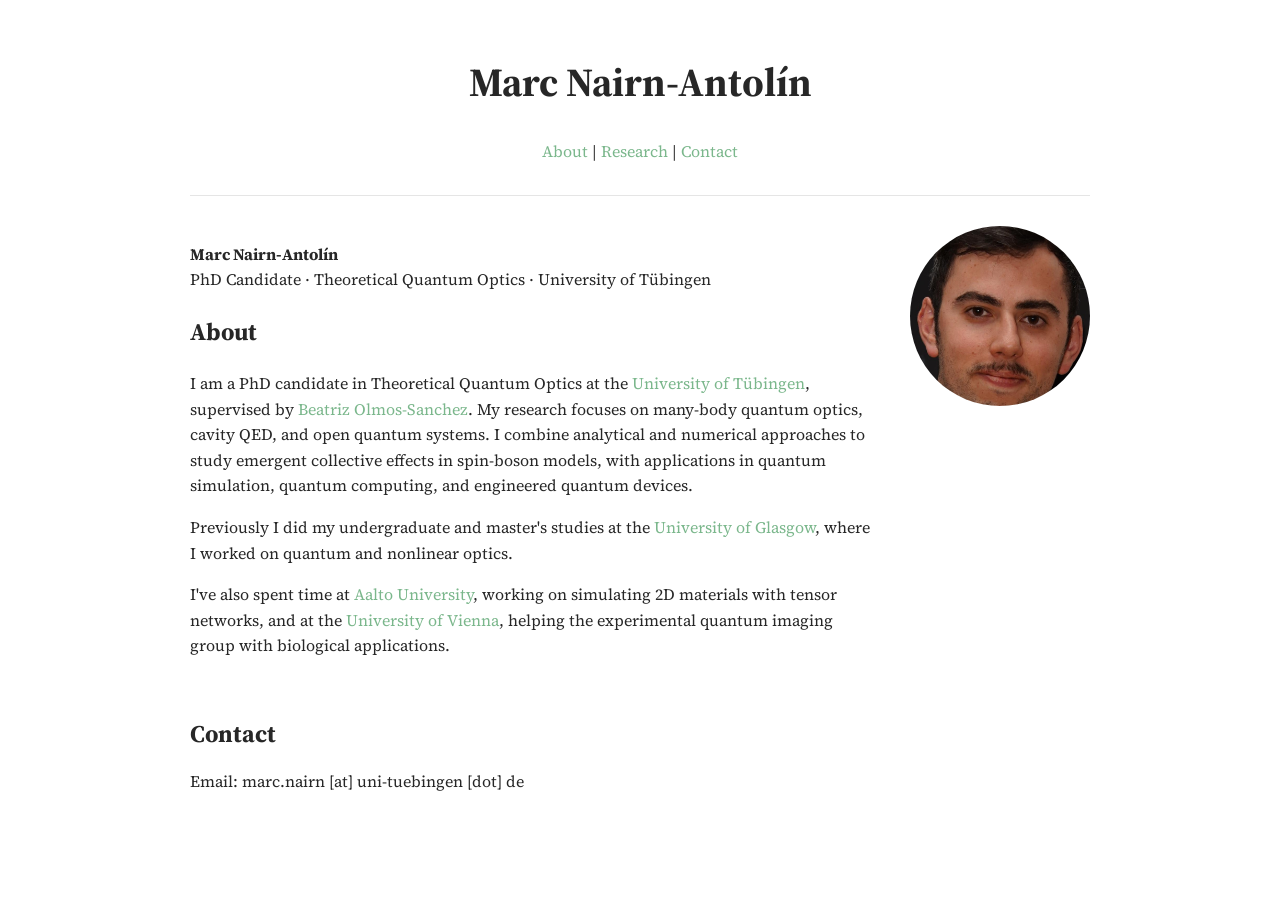
==== commit 258e5b7b: "Add files via upload" ====
--- a/index.html
+++ b/index.html
@@ -18,8 +18,8 @@
             <h1>Marc Nairn-Antolín</h1>
             <nav>
                 <a href="index.html">About</a>
-                <a href="research.html">Research</a>
-                <a href="contact.html">Contact</a>
+                | <a href="research.html">Research</a>
+                | <a href="contact.html">Contact</a>
             </nav>
         </header>
 
@@ -35,7 +35,7 @@
                 <h2>About</h2>
                 <p>
                 I am a PhD candidate in Theoretical Quantum Optics at the <a href="https://uni-tuebingen.de/fakultaeten/mathematisch-naturwissenschaftliche-fakultaet/fachbereiche/physik/institute/institut-fuer-theoretische-physik/arbeitsgruppen/ag-lesanovsky/" target="_blank">University of Tübingen</a>, 
-                supervised by <a href="https://sites.google.com/site/beatrizolmosphysics/" target="_blank"> Beatriz Olmos-Sanchez</a>.
+                supervised by <a href="https://sites.google.com/site/beatrizolmosphysics/" target="_blank">Beatriz Olmos-Sanchez</a>.
                 My research focuses on many-body quantum optics, cavity QED, and open quantum systems.
                 I combine analytical and numerical approaches to study emergent collective effects in spin-boson models,
                 with applications in quantum simulation, quantum computing, and engineered quantum devices.
--- a/style.css
+++ b/style.css
@@ -12,7 +12,7 @@
 a {
     color: #7bb78c;
     text-decoration: none;
-    margin: 0 10px;
+    margin: 0px;
 }
 
 a:hover {
@@ -38,7 +38,7 @@
 }
 
 header nav {
-    margin-top: 10px;
+    margin-top: 25px;
 }
 
 /* Divider */
